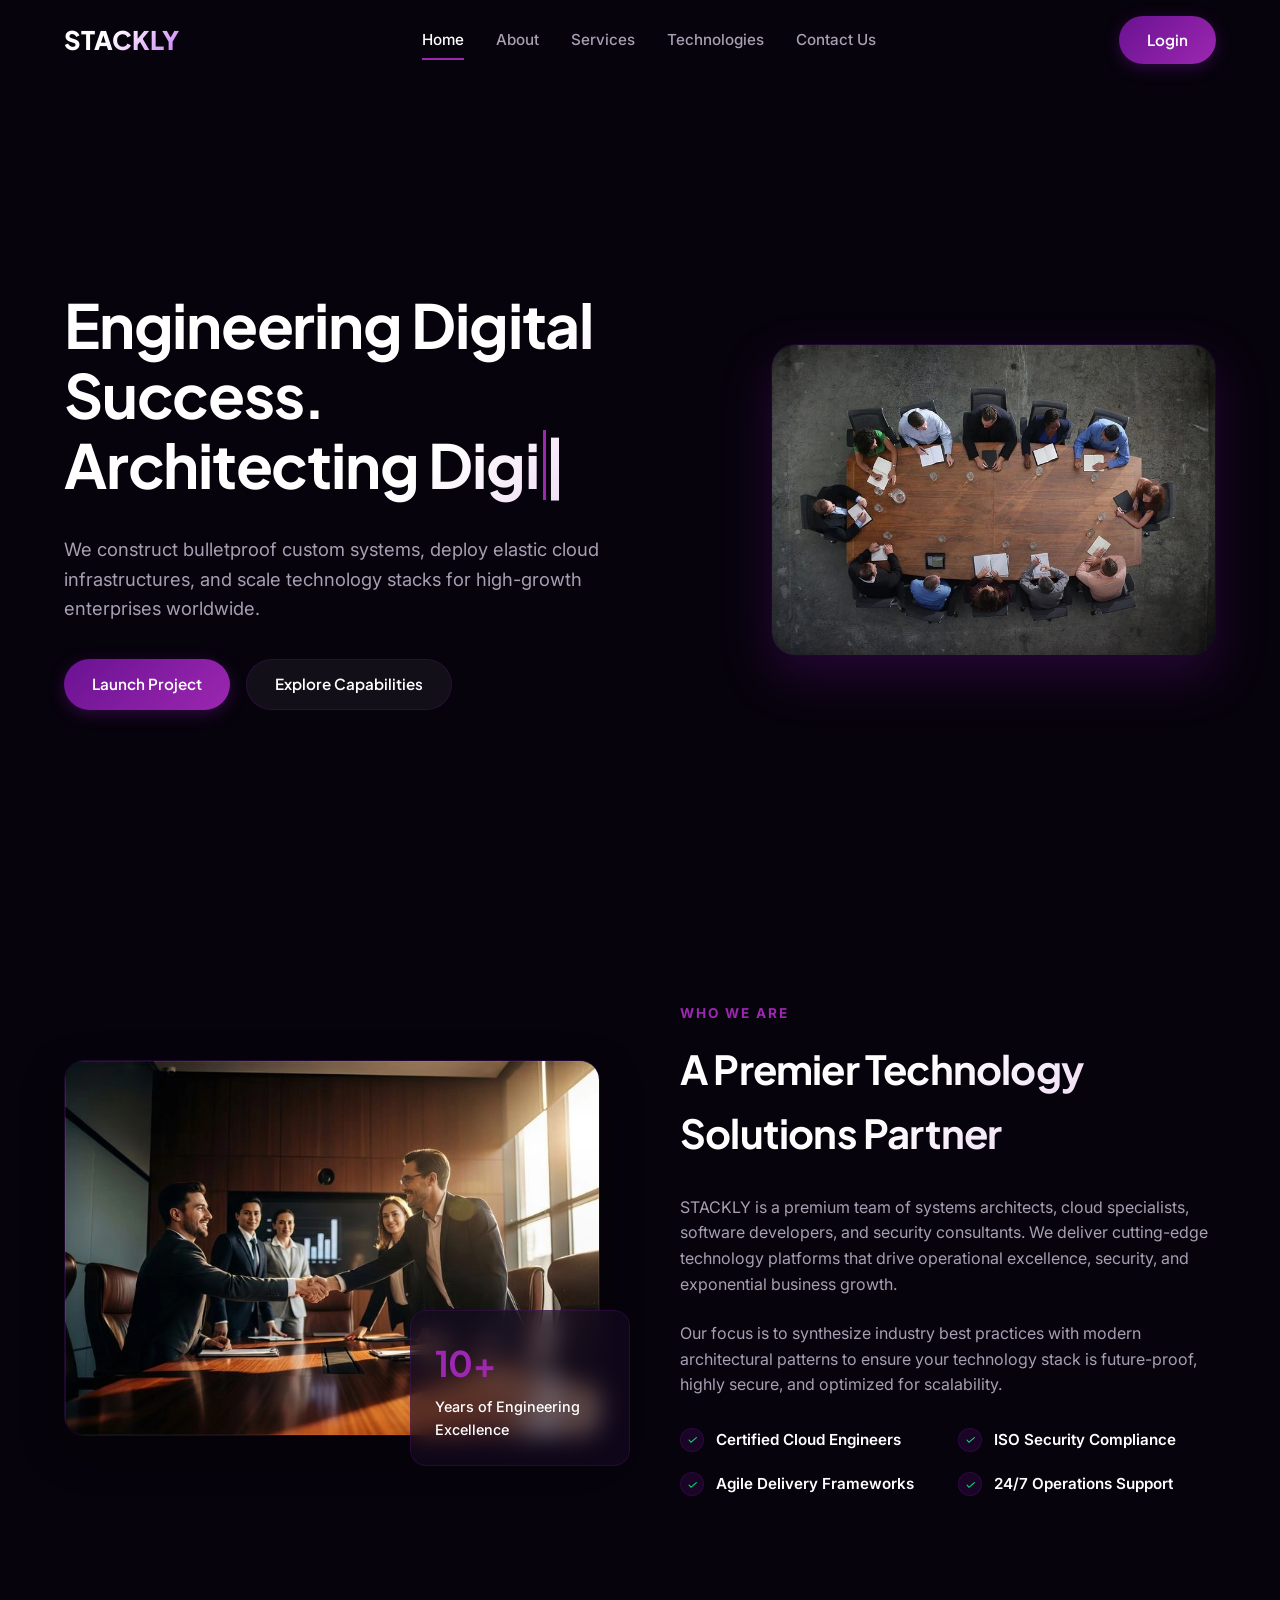
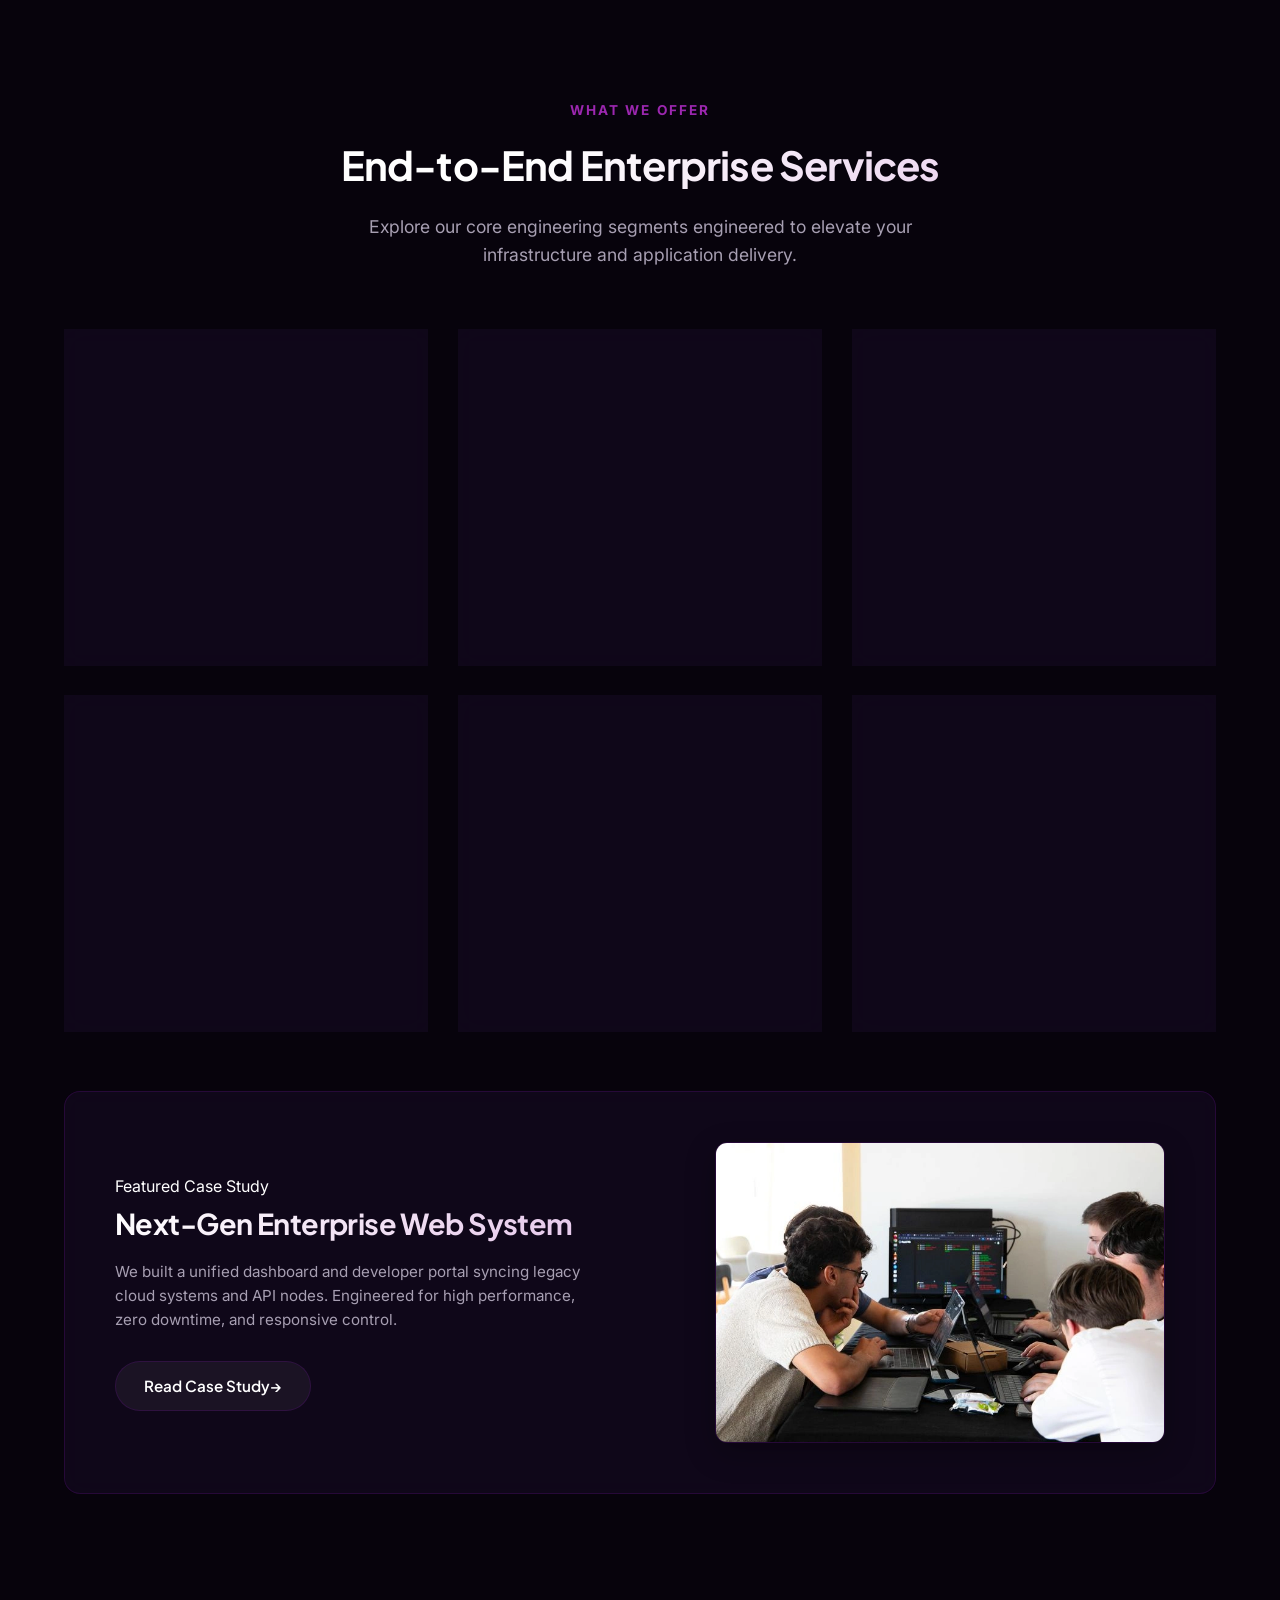
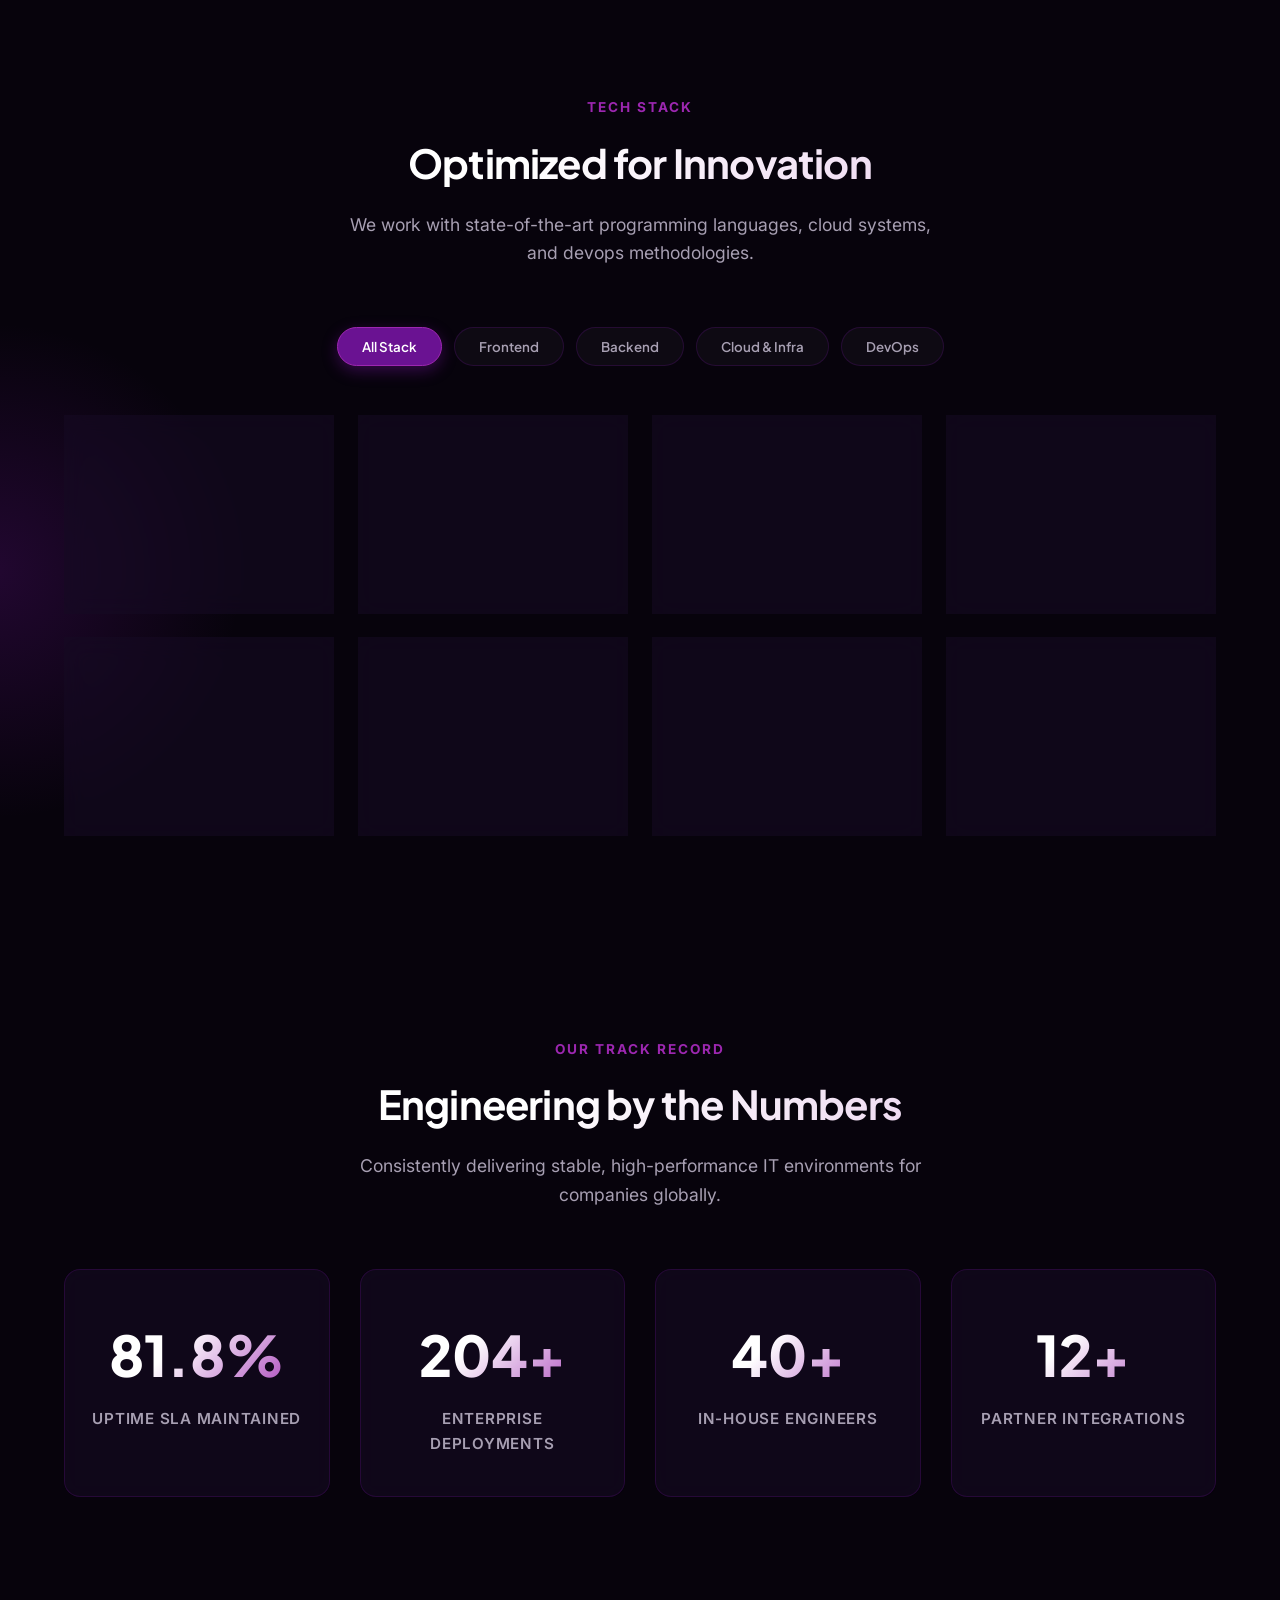
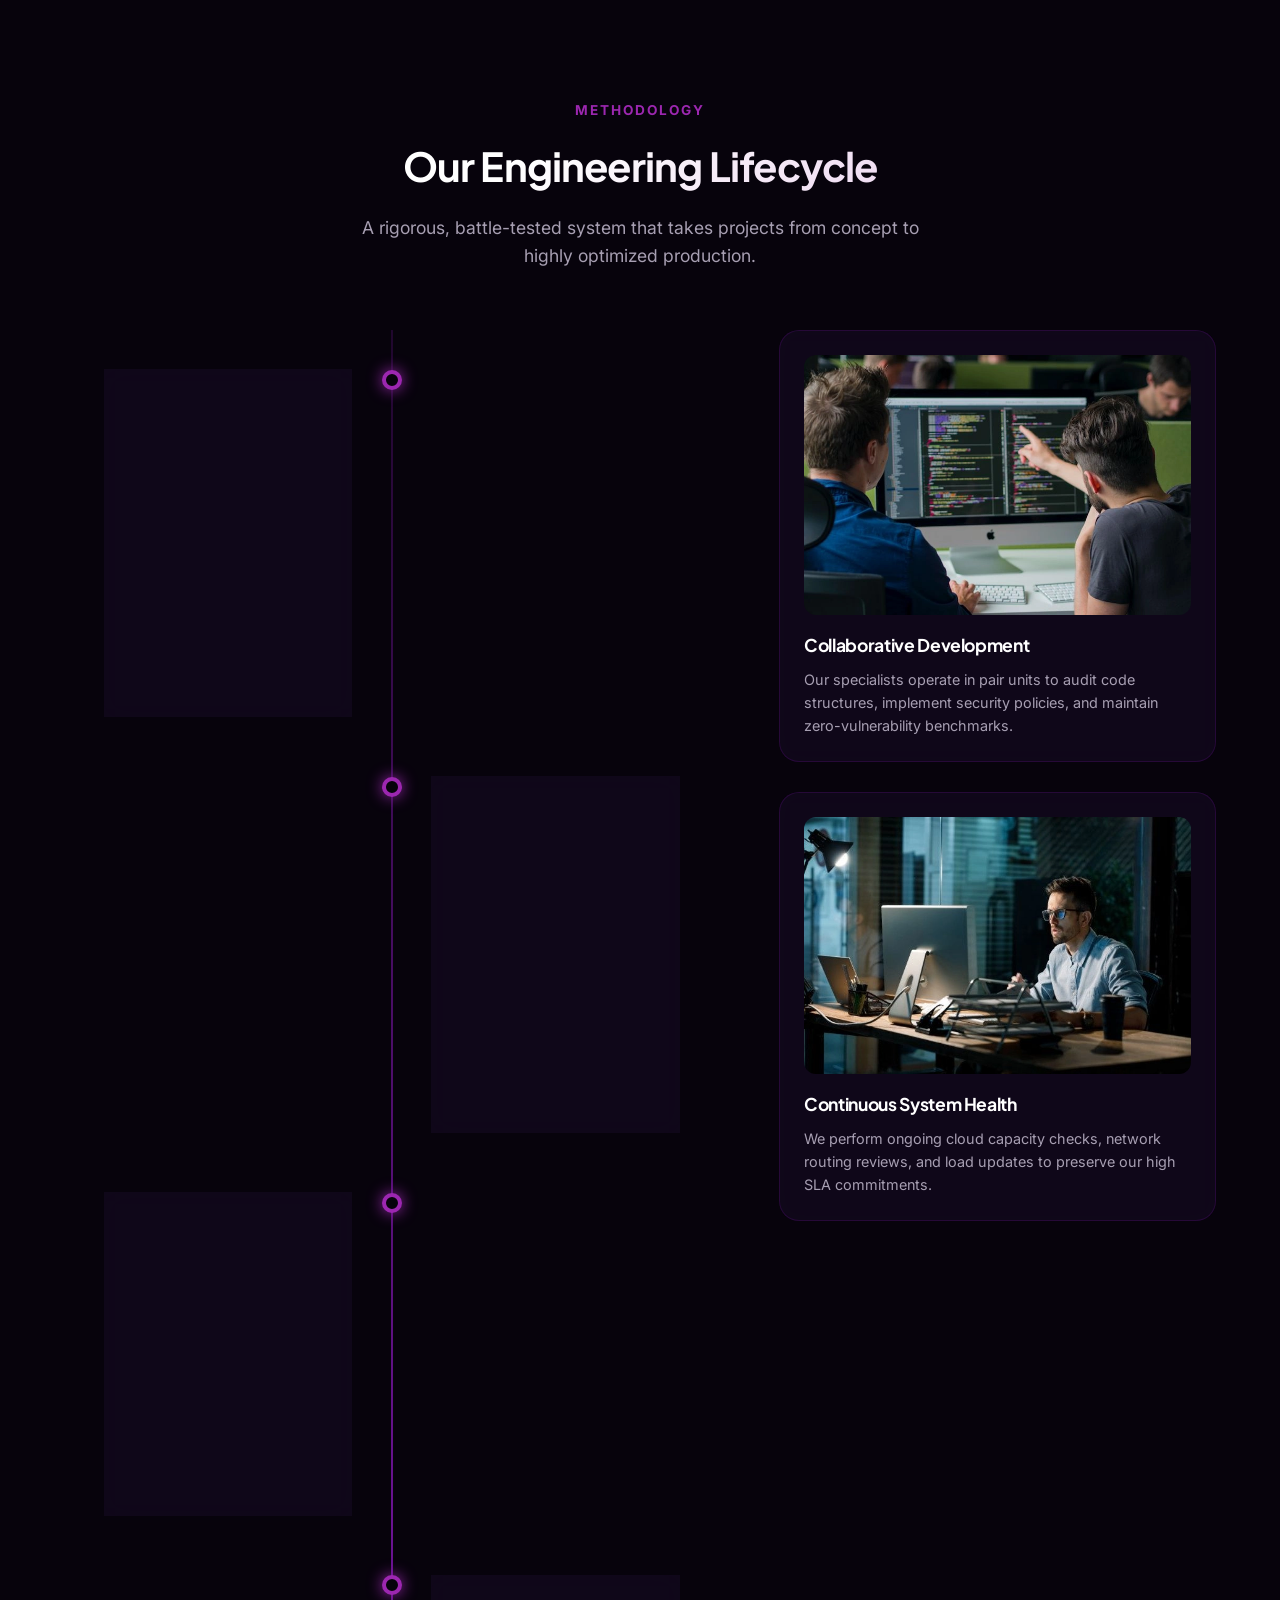
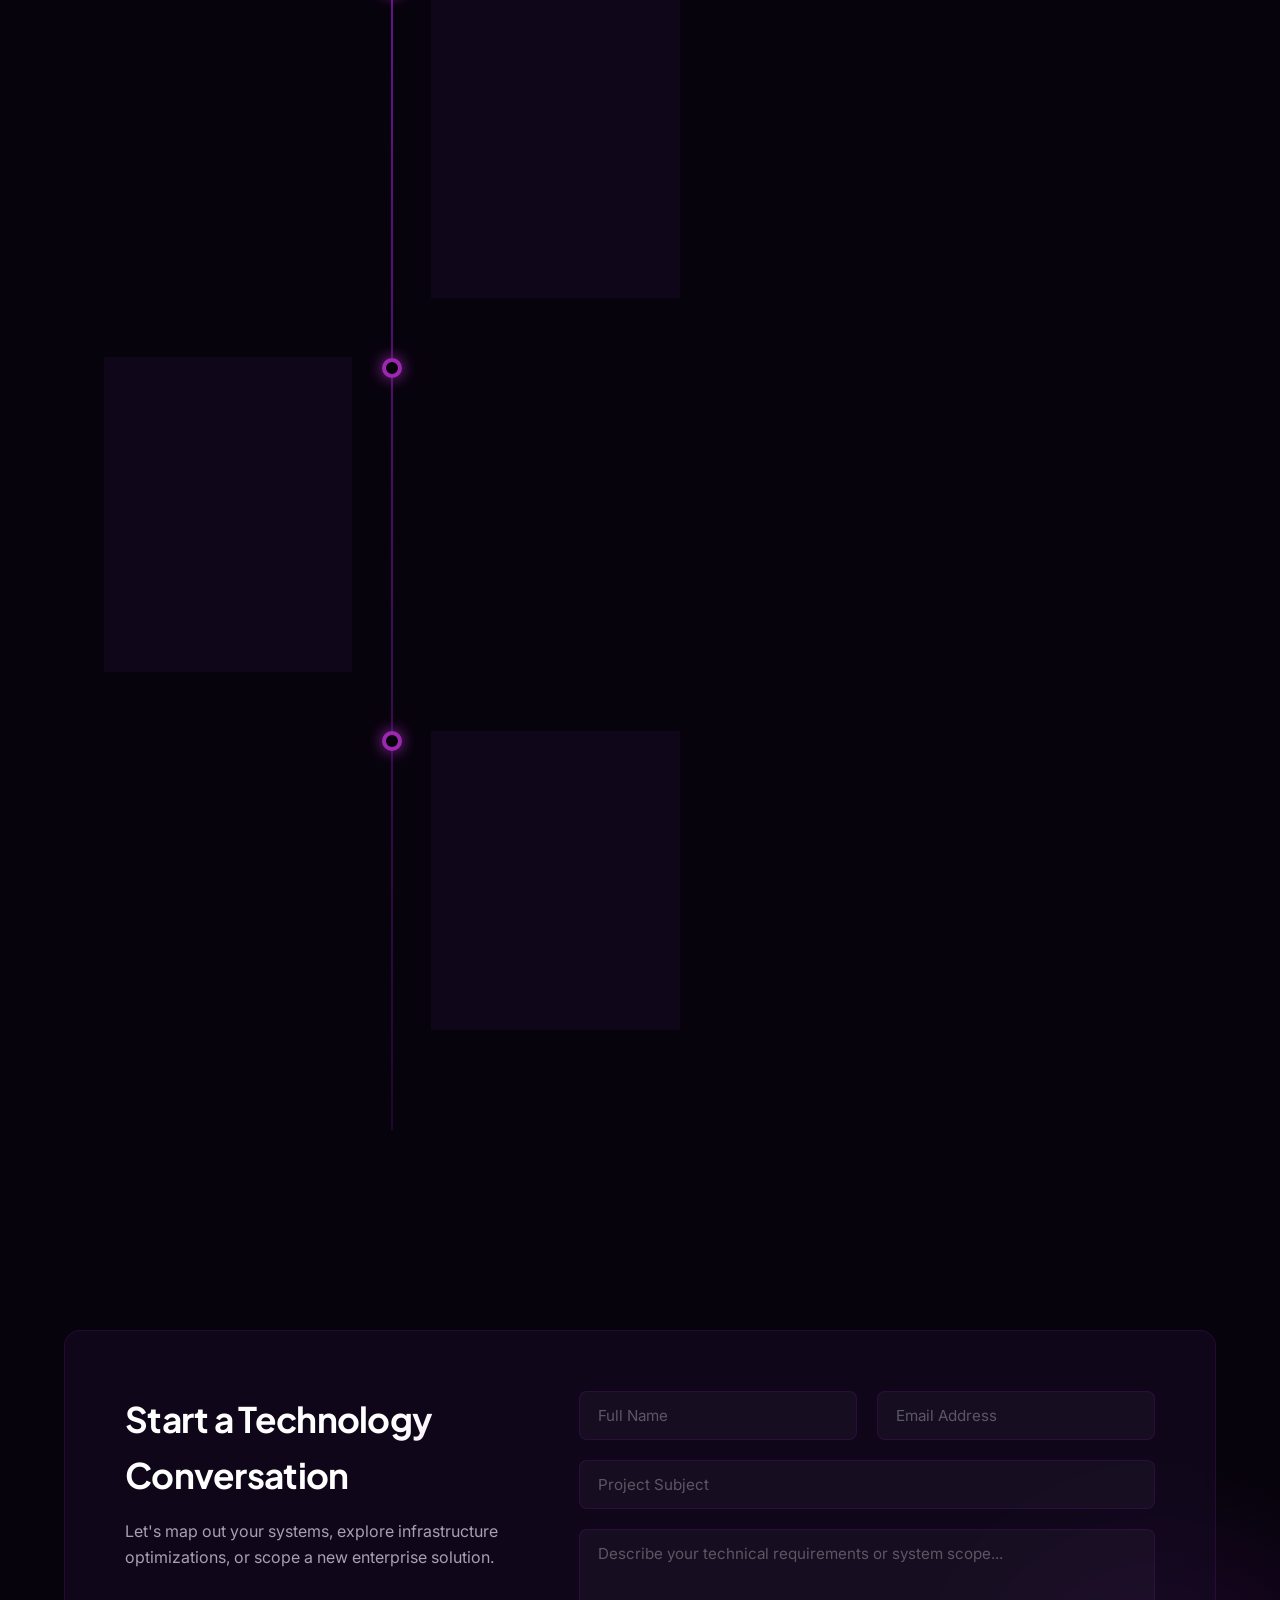
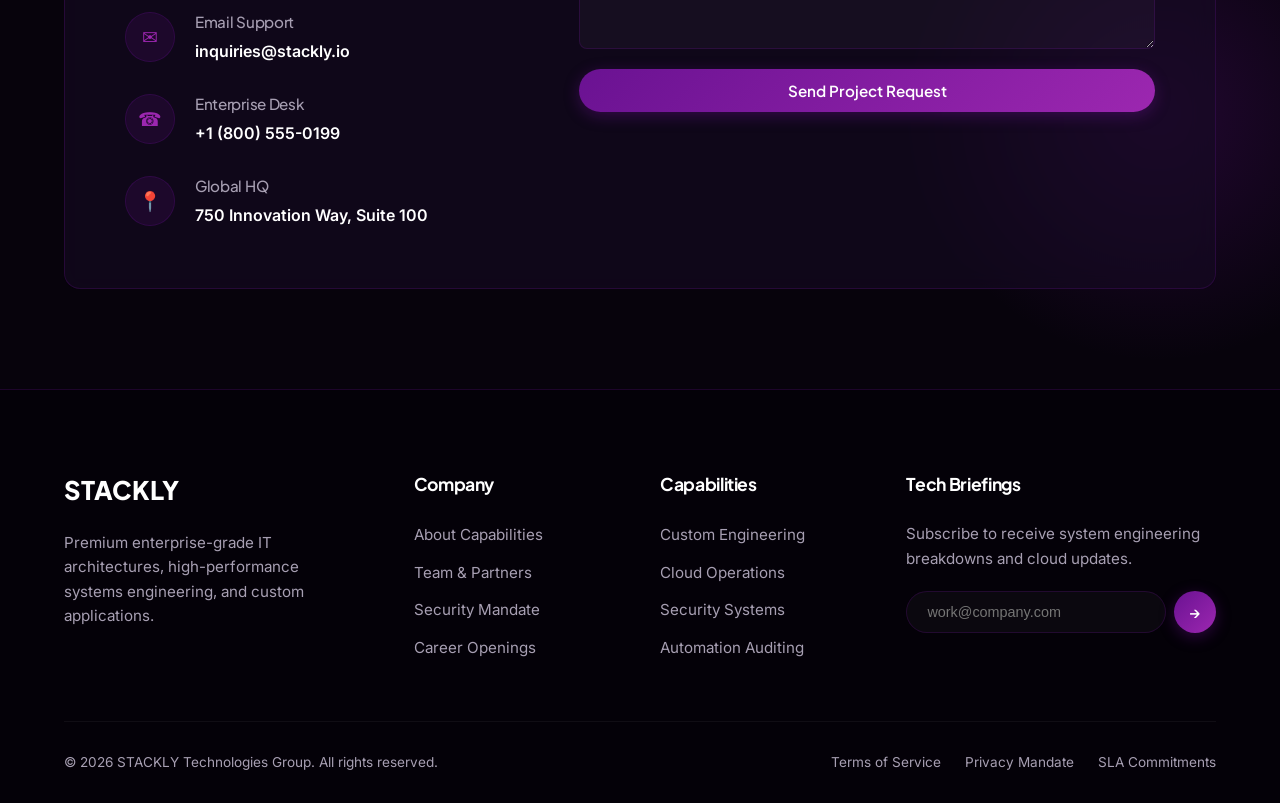
==== index.html @ e0467be9 "first commit" ====
<!DOCTYPE html>
<html lang="en">
<head>
  <meta charset="UTF-8">
  <meta name="viewport" content="width=device-width, initial-scale=1.0">
  <title>STACKLY | Next-Gen Enterprise IT Solutions</title>
  <!-- SEO Meta Tags -->
  <meta name="description" content="STACKLY is a premium, next-generation IT solutions and digital transformation agency. We engineer custom software, secure systems, and scalable cloud architectures.">
  <meta name="keywords" content="STACKLY, IT Solutions, Software Development, Cloud Architecture, Cyber Security, DevOps, AI, Digital Transformation">
  
  <!-- CSS Stylesheet -->
  <link rel="stylesheet" href="style.css">
</head>
<body>
  <div class="page-wrapper">

  <!-- Ambient Decorative Glows -->
  <div class="ambient-glow glow-1"></div>
  <div class="ambient-glow glow-2"></div>
  <div class="ambient-glow glow-3"></div>

  <!-- --- HEADER / NAVBAR --- -->
  <header class="header" id="main-header">
    <div class="container nav-container">
      <a href="index.html" class="logo" id="brand-logo">
        <!-- <div class="logo-icon">S</div> -->
        STACKLY
      </a>
      
      <nav class="nav-menu" id="navigation-menu">
        <a href="index.html" class="nav-link active" id="nav-home">Home</a>
        <a href="404.html" class="nav-link" id="nav-about">About</a>
        <a href="404.html" class="nav-link" id="nav-services">Services</a>
        <a href="404.html" class="nav-link" id="nav-tech">Technologies</a>
        <a href="404.html" class="nav-link" id="mobile-login-btn">Contact Us</a>
      </nav>

      <div class="nav-cta" id="desktop-cta">
        <a href="404.html" class="btn btn-primary" id="login-btn">Login</a>
      </div>

      <div class="nav-toggle" id="menu-toggle" aria-label="Toggle Navigation">
        <span></span>
        <span></span>
        <span></span>
      </div>
    </div>
  </header>

  <!-- --- HERO SECTION --- -->
  <section class="hero" id="home">
    <div class="container hero-grid">
      <div class="hero-content reveal reveal-slide-left">
        <!-- <div class="hero-badge">
          <span></span> Trusted Enterprise Technology Partner
        </div> -->
        <h1 id="hero-title">
          Engineering Digital Success.<br>
          <span class="typing-container">
            <span class="typing-text"></span><span class="cursor">|</span>
          </span>
        </h1>
        <p id="hero-description">
          We construct bulletproof custom systems, deploy elastic cloud infrastructures, and scale technology stacks for high-growth enterprises worldwide.
        </p>
        <div class="hero-buttons">
          <a href="404.html" class="btn btn-primary" id="hero-cta-primary">Launch Project</a>
          <a href="404.html" class="btn btn-secondary" id="hero-cta-secondary">Explore Capabilities</a>
        </div>
      </div>
      
      <div class="hero-image-container reveal reveal-slide-right">
        <div class="hero-img-wrapper">
          <img src="assets/hero-Cover.webp" alt="STACKLY Technical Command Center Cover" width="500" height="400" id="hero-cover-img">
        </div>
      </div>
    </div>
  </section>

  <!-- --- SECTION 1: ABOUT US --- -->
  <section class="about" id="about-section">
    <div class="container about-grid">
      <div class="about-image reveal reveal-slide-left">
        <div class="about-img-frame">
          <img src="assets/Business professionals shaking hands in a modern boardroom handshake meeting.webp" alt="Business professionals shaking hands in a modern boardroom handshake meeting" width="550" height="380" id="about-main-img">
        </div>
        <div class="about-badge-card glass-panel" id="about-experience-badge">
          <h4>10+</h4>
          <p>Years of Engineering Excellence</p>
        </div>
      </div>

      <div class="about-content reveal reveal-slide-right">
        <div class="section-header" style="text-align: left; margin-bottom: 30px;">
          <span class="tag">Who We Are</span>
          <h2>A Premier Technology Solutions Partner</h2>
        </div>
        <p>
          STACKLY is a premium team of systems architects, cloud specialists, software developers, and security consultants. We deliver cutting-edge technology platforms that drive operational excellence, security, and exponential business growth.
        </p>
        <p style="margin-bottom: 30px;">
          Our focus is to synthesize industry best practices with modern architectural patterns to ensure your technology stack is future-proof, highly secure, and optimized for scalability.
        </p>
        
        <div class="about-features" id="about-checklist">
          <div class="about-feat-item">
            <i>✓</i>
            <span>Certified Cloud Engineers</span>
          </div>
          <div class="about-feat-item">
            <i>✓</i>
            <span>ISO Security Compliance</span>
          </div>
          <div class="about-feat-item">
            <i>✓</i>
            <span>Agile Delivery Frameworks</span>
          </div>
          <div class="about-feat-item">
            <i>✓</i>
            <span>24/7 Operations Support</span>
          </div>
        </div>
      </div>
    </div>
  </section>

  <!-- --- SECTION 2: SERVICES --- -->
  <section class="services" id="services-section">
    <div class="container">
      <div class="section-header reveal reveal-slide-up">
        <span class="tag">What We Offer</span>
        <h2>End-to-End Enterprise Services</h2>
        <p>Explore our core engineering segments engineered to elevate your infrastructure and application delivery.</p>
      </div>

      <div class="services-grid">
        <!-- Service Card 1 -->
        <div class="service-card glass-panel reveal reveal-slide-up delay-100">
          <div class="service-icon">
            <svg width="28" height="28" viewBox="0 0 24 24" fill="none" stroke="currentColor" stroke-width="2"><path d="M16.5 9.4 7.55 4.24a1.79 1.79 0 0 0-2.5 1.55v12.42a1.79 1.79 0 0 0 2.5 1.55l8.95-5.16a1.79 1.79 0 0 0 0-3.1a1.8 1.8 0 0 0 0-.1Z"/><path d="M6 8h10M6 12h8M6 16h6"/></svg>
          </div>
          <h3>Custom Development</h3>
          <p>Engineering premium web, desktop, and mobile applications utilizing high-velocity tech stacks.</p>
          <a href="404.html" class="service-link">Learn More <i>→</i></a>
        </div>

        <!-- Service Card 2 -->
        <div class="service-card glass-panel reveal reveal-slide-up delay-200">
          <div class="service-icon">
            <svg width="28" height="28" viewBox="0 0 24 24" fill="none" stroke="currentColor" stroke-width="2"><path d="M17.5 19A3.5 3.5 0 0 0 21 15.5c0-2.79-2.54-4.5-5-4.5-.48 0-.96.06-1.42.17a6 6 0 0 0-11.4 1.83 5 5 0 0 0 2.32 9.5h12Z"/></svg>
          </div>
          <h3>Cloud Solutions</h3>
          <p>Architecting multi-cloud migrations, serverless frameworks, and high-availability database setups.</p>
          <a href="404.html" class="service-link">Learn More <i>→</i></a>
        </div>

        <!-- Service Card 3 -->
        <div class="service-card glass-panel reveal reveal-slide-up delay-300">
          <div class="service-icon">
            <svg width="28" height="28" viewBox="0 0 24 24" fill="none" stroke="currentColor" stroke-width="2"><path d="M12 22s8-4 8-10V5l-8-3-8 3v7c0 6 8 10 8 10z"/></svg>
          </div>
          <h3>Cyber Security</h3>
          <p>Conducting penetration tests, compliance auditing (GDPR/HIPAA), and zero-trust perimeter setup.</p>
          <a href="404.html" class="service-link">Learn More <i>→</i></a>
        </div>

        <!-- Service Card 4 -->
        <div class="service-card glass-panel reveal reveal-slide-up delay-100">
          <div class="service-icon">
            <svg width="28" height="28" viewBox="0 0 24 24" fill="none" stroke="currentColor" stroke-width="2"><rect x="3" y="3" width="7" height="9" rx="1"/><rect x="14" y="3" width="7" height="5" rx="1"/><rect x="14" y="12" width="7" height="9" rx="1"/><rect x="3" y="16" width="7" height="5" rx="1"/></svg>
          </div>
          <h3>AI &amp; Data Science</h3>
          <p>Integrating generative models, vector databases, predictive insights, and ETL pipelines.</p>
          <a href="404.html" class="service-link">Learn More <i>→</i></a>
        </div>

        <!-- Service Card 5 -->
        <div class="service-card glass-panel reveal reveal-slide-up delay-200">
          <div class="service-icon">
            <svg width="28" height="28" viewBox="0 0 24 24" fill="none" stroke="currentColor" stroke-width="2"><path d="M20 7h-9M14 12H4M20 17h-7"/><path d="M4 5h2v4H4zm14 5h2v4h-2zm-6 5h2v4h-2z"/></svg>
          </div>
          <h3>IT Infrastructure</h3>
          <p>Deploying software-defined networks, storage topologies, and bare-metal server configurations.</p>
          <a href="404.html" class="service-link">Learn More <i>→</i></a>
        </div>

        <!-- Service Card 6 -->
        <div class="service-card glass-panel reveal reveal-slide-up delay-300">
          <div class="service-icon">
            <svg width="28" height="28" viewBox="0 0 24 24" fill="none" stroke="currentColor" stroke-width="2"><circle cx="12" cy="12" r="10"/><path d="M12 2a15.3 15.3 0 0 1 4 10 15.3 15.3 0 0 1-4 10 15.3 15.3 0 0 1-4-10 15.3 15.3 0 0 1 4-10z"/><path d="M2 12h20"/></svg>
          </div>
          <h3>DevOps Automation</h3>
          <p>Building GitOps pipelines, infrastructure as code (IaC), container clusters, and logs tracking.</p>
          <a href="404.html" class="service-link">Learn More <i>→</i></a>
        </div>
      </div>

      <!-- Featured Solution Banner -->
      <div class="featured-banner glass-panel reveal reveal-zoom">
        <div class="featured-banner-content">
          <span class="tag">Featured Case Study</span>
          <h3>Next-Gen Enterprise Web System</h3>
          <p>We built a unified dashboard and developer portal syncing legacy cloud systems and API nodes. Engineered for high performance, zero downtime, and responsive control.</p>
          <a href="404.html" class="btn btn-secondary">Read Case Study <i>→</i></a>
        </div>
        <div class="featured-banner-img">
          <img src="assets/D%C3%A9veloppement%20web%20%26%20Informatique.webp" alt="Web Development and IT Showcase" width="450" height="280">
        </div>
      </div>
    </div>
  </section>

  <!-- --- SECTION 3: TECHNOLOGIES --- -->
  <section class="tech" id="technologies-section">
    <div class="container">
      <div class="section-header reveal reveal-slide-up">
        <span class="tag">Tech Stack</span>
        <h2>Optimized for Innovation</h2>
        <p>We work with state-of-the-art programming languages, cloud systems, and devops methodologies.</p>
      </div>

      <div class="tech-tabs reveal reveal-slide-up">
        <button class="tech-tab-btn active" data-category="all" id="tab-all">All Stack</button>
        <button class="tech-tab-btn" data-category="frontend" id="tab-frontend">Frontend</button>
        <button class="tech-tab-btn" data-category="backend" id="tab-backend">Backend</button>
        <button class="tech-tab-btn" data-category="cloud" id="tab-cloud">Cloud &amp; Infra</button>
        <button class="tech-tab-btn" data-category="devops" id="tab-devops">DevOps</button>
      </div>

      <div class="tech-grid reveal reveal-zoom">
        <!-- Tech Item 1: React -->
        <div class="tech-item glass-panel" data-category="frontend" id="tech-react">
          <div class="tech-icon">⚛</div>
          <h4>React / Next.js</h4>
          <span>UI Framework</span>
        </div>

        <!-- Tech Item 2: Node.js -->
        <div class="tech-item glass-panel" data-category="backend" id="tech-node">
          <div class="tech-icon">⬢</div>
          <h4>Node.js / Express</h4>
          <span>Runtime Environment</span>
        </div>

        <!-- Tech Item 3: AWS -->
        <div class="tech-item glass-panel" data-category="cloud" id="tech-aws">
          <div class="tech-icon">☁</div>
          <h4>AWS / GCP</h4>
          <span>Cloud Platform</span>
        </div>

        <!-- Tech Item 4: Docker -->
        <div class="tech-item glass-panel" data-category="devops" id="tech-docker">
          <div class="tech-icon">🐳</div>
          <h4>Docker / K8s</h4>
          <span>Containers &amp; Orchestration</span>
        </div>

        <!-- Tech Item 5: Python -->
        <div class="tech-item glass-panel" data-category="backend" id="tech-python">
          <div class="tech-icon">🐍</div>
          <h4>Python / FastAPI</h4>
          <span>Microservices &amp; ML</span>
        </div>

        <!-- Tech Item 6: TypeScript -->
        <div class="tech-item glass-panel" data-category="frontend" id="tech-typescript">
          <div class="tech-icon">TS</div>
          <h4>TypeScript</h4>
          <span>Typed JavaScript</span>
        </div>

        <!-- Tech Item 7: PostgreSQL -->
        <div class="tech-item glass-panel" data-category="backend" id="tech-postgres">
          <div class="tech-icon">🐘</div>
          <h4>PostgreSQL / Redis</h4>
          <span>Database &amp; Caching</span>
        </div>

        <!-- Tech Item 8: Terraform -->
        <div class="tech-item glass-panel" data-category="devops" id="tech-terraform">
          <div class="tech-icon">⚙</div>
          <h4>Terraform / Ansible</h4>
          <span>Infrastructure as Code</span>
        </div>
      </div>
    </div>
  </section>

  <!-- --- SECTION 4: KEY STATS --- -->
  <section class="stats" id="stats-section">
    <div class="container">
      <div class="section-header reveal reveal-slide-up">
        <span class="tag">Our Track Record</span>
        <h2>Engineering by the Numbers</h2>
        <p>Consistently delivering stable, high-performance IT environments for companies globally.</p>
      </div>

      <div class="stats-grid">
        <div class="stat-card glass-panel reveal reveal-zoom delay-100">
          <div class="stat-num" data-target="99.9" data-suffix="%" data-decimals="true">0%</div>
          <div class="stat-label">Uptime SLA Maintained</div>
        </div>

        <div class="stat-card glass-panel reveal reveal-zoom delay-200">
          <div class="stat-num" data-target="250" data-suffix="+">0</div>
          <div class="stat-label">Enterprise Deployments</div>
        </div>

        <div class="stat-card glass-panel reveal reveal-zoom delay-300">
          <div class="stat-num" data-target="50" data-suffix="+">0</div>
          <div class="stat-label">In-House Engineers</div>
        </div>

        <div class="stat-card glass-panel reveal reveal-zoom delay-400">
          <div class="stat-num" data-target="15" data-suffix="+">0</div>
          <div class="stat-label">Partner Integrations</div>
        </div>
      </div>
    </div>
  </section>

  <!-- --- SECTION 5: PROCESS --- -->
  <section class="process" id="process-section">
    <div class="container">
      <div class="section-header reveal reveal-slide-up">
        <span class="tag">Methodology</span>
        <h2>Our Engineering Lifecycle</h2>
        <p>A rigorous, battle-tested system that takes projects from concept to highly optimized production.</p>
      </div>

      <div class="process-grid">
        <div class="timeline">
          <!-- Step 1 -->
          <div class="timeline-item reveal reveal-slide-left">
            <div class="timeline-node"></div>
            <div class="timeline-content glass-panel">
              <span class="timeline-num">Phase 01</span>
              <h3>Discovery &amp; Strategy</h3>
              <p>We work directly with your stakeholders to gather product requirements, identify legacy bottlenecks, and design target cloud architectures.</p>
            </div>
          </div>

          <!-- Step 2 -->
          <div class="timeline-item reveal reveal-slide-right">
            <div class="timeline-node"></div>
            <div class="timeline-content glass-panel">
              <span class="timeline-num">Phase 02</span>
              <h3>UI/UX &amp; Architecture Design</h3>
              <p>Designing modern, intuitive user interfaces while planning serverless topologies, database schemas, and integration points.</p>
            </div>
          </div>

          <!-- Step 3 -->
          <div class="timeline-item reveal reveal-slide-left">
            <div class="timeline-node"></div>
            <div class="timeline-content glass-panel">
              <span class="timeline-num">Phase 03</span>
              <h3>Development &amp; CI/CD Setup</h3>
              <p>Writing clean, type-safe code using modular frameworks, connected to automated test pipelines and container orchestration systems.</p>
            </div>
          </div>

          <!-- Step 4 -->
          <div class="timeline-item reveal reveal-slide-right">
            <div class="timeline-node"></div>
            <div class="timeline-content glass-panel">
              <span class="timeline-num">Phase 04</span>
              <h3>Rigorous Testing &amp; Auditing</h3>
              <p>Conducting performance bottleneck analysis, automated security vulnerability scans, and load testing to withstand peak levels of traffic.</p>
            </div>
          </div>

          <!-- Step 5 -->
          <div class="timeline-item reveal reveal-slide-left">
            <div class="timeline-node"></div>
            <div class="timeline-content glass-panel">
              <span class="timeline-num">Phase 05</span>
              <h3>Production Launch</h3>
              <p>Deploying to primary production environments with zero downtime using blue-green strategies, caching pipelines, and content delivery networks.</p>
            </div>
          </div>

          <!-- Step 6 -->
          <div class="timeline-item reveal reveal-slide-right">
            <div class="timeline-node"></div>
            <div class="timeline-content glass-panel">
              <span class="timeline-num">Phase 06</span>
              <h3>Support &amp; Optimization</h3>
              <p>Providing 24/7 logging, system metrics tracking, security patching, and ongoing cloud billing optimizations.</p>
            </div>
          </div>
        </div>

        <div class="process-sidebar reveal reveal-slide-right">
          <div class="glass-panel">
            <img src="assets/Pair%20programming.webp" alt="Pair programming team" width="300" height="200">
            <h4>Collaborative Development</h4>
            <p>Our specialists operate in pair units to audit code structures, implement security policies, and maintain zero-vulnerability benchmarks.</p>
          </div>
          <div class="glass-panel">
            <img src="assets/Focusing%20young%20worker%20late%20in%20office%20_%20Premium%20Photo.webp" alt="Focusing young worker late in office" width="300" height="200">
            <h4>Continuous System Health</h4>
            <p>We perform ongoing cloud capacity checks, network routing reviews, and load updates to preserve our high SLA commitments.</p>
          </div>
        </div>
      </div>
    </div>
  </section>

  <!-- --- SECTION 6: CONTACT & CTA --- -->
  <section class="contact" id="contact-section">
    <div class="container">
      <div class="contact-card glass-panel reveal reveal-zoom">
        <div class="contact-grid">
          <div class="contact-info">
            <h3>Start a Technology Conversation</h3>
            <p>Let's map out your systems, explore infrastructure optimizations, or scope a new enterprise solution.</p>
            
            <div class="contact-details">
              <div class="contact-item">
                <div class="contact-icon">✉</div>
                <div class="contact-text">
                  <h4>Email Support</h4>
                  <p>inquiries@stackly.io</p>
                </div>
              </div>

              <div class="contact-item">
                <div class="contact-icon">☎</div>
                <div class="contact-text">
                  <h4>Enterprise Desk</h4>
                  <p>+1 (800) 555-0199</p>
                </div>
              </div>

              <div class="contact-item">
                <div class="contact-icon">📍</div>
                <div class="contact-text">
                  <h4>Global HQ</h4>
                  <p>750 Innovation Way, Suite 100</p>
                </div>
              </div>
            </div>
          </div>

          <div class="contact-form-container">
            <form id="contact-form" class="contact-form">
              <div class="form-row">
                <div class="form-group">
                  <input type="text" id="form-name" placeholder="Full Name" required>
                </div>
                <div class="form-group">
                  <input type="email" id="form-email" placeholder="Email Address" required>
                </div>
              </div>
              <div class="form-group">
                <input type="text" id="form-subject" placeholder="Project Subject" required>
              </div>
              <div class="form-group">
                <textarea id="form-message" placeholder="Describe your technical requirements or system scope..." required></textarea>
              </div>
              <button type="submit" class="btn btn-primary" id="form-submit-btn">Send Project Request</button>
            </form>
          </div>
        </div>
      </div>
    </div>
  </section>

  <!-- --- FOOTER --- -->
  <footer class="footer" id="main-footer">
    <div class="container footer-top">
      <div class="footer-brand">
        <a href="index.html" class="logo" style="margin-bottom: 20px;">
          <!-- <div class="logo-icon">S</div> -->
          STACKLY
        </a>
        <p>Premium enterprise-grade IT architectures, high-performance systems engineering, and custom applications.</p>
        <!-- <div class="social-links">
          <a href="404.html" class="social-link" aria-label="Github">🐙</a>
          <a href="404.html" class="social-link" aria-label="LinkedIn">💼</a>
          <a href="404.html" class="social-link" aria-label="Twitter">🐦</a>
          <a href="404.html" class="social-link" aria-label="YouTube">📺</a>
        </div> -->
      </div>

      <div class="footer-links-col">
        <h3>Company</h3>
        <ul class="footer-links">
          <li><a href="404.html">About Capabilities</a></li>
          <li><a href="404.html">Team &amp; Partners</a></li>
          <li><a href="404.html">Security Mandate</a></li>
          <li><a href="404.html">Career Openings</a></li>
        </ul>
      </div>

      <div class="footer-links-col">
        <h3>Capabilities</h3>
        <ul class="footer-links">
          <li><a href="404.html">Custom Engineering</a></li>
          <li><a href="404.html">Cloud Operations</a></li>
          <li><a href="404.html">Security Systems</a></li>
          <li><a href="404.html">Automation Auditing</a></li>
        </ul>
      </div>

      <div class="footer-newsletter">
        <h3>Tech Briefings</h3>
        <p>Subscribe to receive system engineering breakdowns and cloud updates.</p>
        <form class="newsletter-form" onsubmit="event.preventDefault(); alert('Subscribed successfully!'); this.reset();" id="newsletter-form">
          <input type="email" placeholder="work@company.com" required aria-label="Email Address">
          <button type="submit" class="btn btn-primary" style="padding: 0 15px;">→</button>
        </form>
      </div>
    </div>

    <div class="container footer-bottom">
      <p>&copy; 2026 STACKLY Technologies Group. All rights reserved.</p>
      <div class="footer-bottom-links">
        <a href="404.html">Terms of Service</a>
        <a href="404.html">Privacy Mandate</a>
        <a href="404.html">SLA Commitments</a>
      </div>
    </div>
  </footer>
  </div>

  <!-- JS Scripts -->
  <script src="script.js"></script>
</body>
</html>
---- style.css ----
@import url('https://fonts.googleapis.com/css2?family=Inter:wght@300;400;500;600;700&family=Plus+Jakarta+Sans:wght@400;500;600;700;800&display=swap');

/* --- DESIGN SYSTEM SYSTEM --- */
:root {
  --primary: #6a1292;
  --primary-light: #9c27b0;
  --primary-dark: #4a0d66;
  --primary-glow: rgba(106, 18, 146, 0.45);
  --bg-dark: #07030c;
  --bg-card: rgba(22, 10, 36, 0.6);
  --bg-card-hover: rgba(35, 15, 58, 0.8);
  --text-primary: #ffffff;
  --text-secondary: #a79fb2;
  --border-color: rgba(106, 18, 146, 0.25);
  --border-hover: rgba(156, 39, 176, 0.5);
  --success: #00e676;
  --font-heading: 'Plus Jakarta Sans', sans-serif;
  --font-body: 'Inter', sans-serif;
  --transition-smooth: all 0.5s cubic-bezier(0.16, 1, 0.3, 1);
  --transition-fast: all 0.25s ease;
  --max-width: 1200px;
}

/* --- RESET & BASE STYLES --- */
* {
  margin: 0;
  padding: 0;
  box-sizing: border-box;
}

html {
  scroll-behavior: smooth;
  scroll-padding-top: 80px;
  overflow-x: hidden;
  width: 100%;
}

body {
  background-color: var(--bg-dark);
  color: var(--text-primary);
  font-family: var(--font-body);
  line-height: 1.6;
  overflow-x: hidden;
  width: 100%;
}

.page-wrapper {
  position: relative;
  width: 100%;
  overflow-x: hidden;
}

h1, h2, h3, h4, h5, h6 {
  font-family: var(--font-heading);
  font-weight: 700;
  letter-spacing: -0.02em;
}

a {
  color: inherit;
  text-decoration: none;
  transition: var(--transition-fast);
}

img {
  max-width: 100%;
  height: auto;
  display: block;
}

/* --- DECORATIVE GLOW BACKGROUNDS --- */
.ambient-glow {
  position: absolute;
  width: 500px;
  height: 500px;
  background: radial-gradient(circle, var(--primary-glow) 0%, rgba(7, 3, 12, 0) 70%);
  border-radius: 50%;
  pointer-events: none;
  z-index: 0;
  opacity: 0.6;
}

.glow-1 { top: -10%; right: -10%; }
.glow-2 { top: 40%; left: -20%; }
.glow-3 { bottom: 5%; right: -10%; }

/* --- GLASS CONTAINER & UTILITIES --- */
.container {
  width: 90%;
  max-width: var(--max-width);
  margin: 0 auto;
  position: relative;
  z-index: 1;
}

.glass-panel {
  background: var(--bg-card);
  border: 1px solid var(--border-color);
  backdrop-filter: blur(12px);
  -webkit-backdrop-filter: blur(12px);
  border-radius: 16px;
  transition: var(--transition-smooth);
}

.glass-panel:hover {
  border-color: var(--border-hover);
  box-shadow: 0 10px 30px rgba(106, 18, 146, 0.15);
}

.btn {
  display: inline-flex;
  align-items: center;
  justify-content: center;
  padding: 12px 28px;
  border-radius: 50px;
  font-weight: 600;
  font-family: var(--font-heading);
  cursor: pointer;
  transition: var(--transition-smooth);
  font-size: 0.95rem;
}

.btn-primary {
  background: linear-gradient(135deg, var(--primary) 0%, var(--primary-light) 100%);
  color: #fff;
  border: none;
  box-shadow: 0 4px 15px rgba(106, 18, 146, 0.4);
}

.btn-primary:hover {
  transform: translateY(-3px);
  box-shadow: 0 8px 25px rgba(106, 18, 146, 0.6);
}

.btn-secondary {
  background: rgba(255, 255, 255, 0.05);
  color: #fff;
  border: 1px solid var(--border-color);
}

.btn-secondary:hover {
  background: rgba(255, 255, 255, 0.1);
  border-color: var(--primary-light);
  transform: translateY(-3px);
}

.section-header {
  text-align: center;
  margin-bottom: 60px;
}

.section-header .tag {
  display: inline-block;
  font-size: 0.85rem;
  font-weight: 700;
  text-transform: uppercase;
  color: var(--primary-light);
  letter-spacing: 0.15em;
  margin-bottom: 12px;
}

.section-header h2 {
  font-size: 2.5rem;
  margin-bottom: 16px;
  background: linear-gradient(135deg, #ffffff 40%, #e1bee7 100%);
  -webkit-background-clip: text;
  -webkit-text-fill-color: transparent;
}

.section-header p {
  color: var(--text-secondary);
  font-size: 1.1rem;
  max-width: 600px;
  margin: 0 auto;
}

/* --- HEADER / NAVBAR --- */
.header {
  position: fixed;
  top: 0;
  left: 0;
  width: 100%;
  z-index: 1000;
  transition: var(--transition-smooth);
  border-bottom: 1px solid transparent;
}

.header.scrolled {
  background: rgba(7, 3, 12, 0.85);
  backdrop-filter: blur(16px);
  -webkit-backdrop-filter: blur(16px);
  border-bottom: 1px solid var(--border-color);
  padding: 12px 0;
}

.nav-container {
  display: flex;
  justify-content: space-between;
  align-items: center;
  height: 80px;
}

.logo {
  display: flex;
  align-items: center;
  gap: 10px;
  font-size: 1.6rem;
  font-weight: 800;
  font-family: var(--font-heading);
  background: linear-gradient(135deg, #ffffff 40%, #c875f5 100%);
  -webkit-background-clip: text;
  -webkit-text-fill-color: transparent;
}

.logo-icon {
  width: 32px;
  height: 32px;
  background: var(--primary);
  border-radius: 8px;
  display: flex;
  align-items: center;
  justify-content: center;
  color: white;
  font-size: 1.1rem;
  font-weight: 900;
  box-shadow: 0 0 15px var(--primary-glow);
}

.nav-menu {
  display: flex;
  align-items: center;
  gap: 32px;
  list-style: none;
}

.nav-link {
  font-weight: 500;
  font-size: 0.95rem;
  color: var(--text-secondary);
  position: relative;
  padding: 8px 0;
}

.nav-link::after {
  content: '';
  position: absolute;
  bottom: 0;
  left: 0;
  width: 0;
  height: 2px;
  background-color: var(--primary-light);
  transition: var(--transition-fast);
}

.nav-link:hover {
  color: #fff;
}

.nav-link:hover::after,
.nav-link.active::after {
  width: 100%;
}

.nav-link.active {
  color: #fff;
}

.nav-cta {
  display: flex;
  align-items: center;
}

.nav-toggle {
  display: none;
  flex-direction: column;
  justify-content: space-between;
  width: 30px;
  height: 21px;
  cursor: pointer;
}

.nav-toggle span {
  width: 100%;
  height: 3px;
  background-color: white;
  border-radius: 4px;
  transition: var(--transition-fast);
}

/* --- HERO SECTION --- */
.hero {
  position: relative;
  min-height: 100vh;
  display: flex;
  align-items: center;
  padding-top: 100px;
  overflow: hidden;
}

.hero-grid {
  display: grid;
  grid-template-columns: 1.2fr 0.8fr;
  gap: 40px;
  align-items: center;
}

.hero-content {
  position: relative;
  z-index: 2;
}

.hero-badge {
  display: inline-flex;
  align-items: center;
  gap: 8px;
  padding: 8px 16px;
  background: rgba(106, 18, 146, 0.15);
  border: 1px solid var(--border-color);
  border-radius: 50px;
  color: #e1bee7;
  font-size: 0.85rem;
  font-weight: 600;
  margin-bottom: 24px;
}

.hero-badge span {
  display: inline-block;
  width: 8px;
  height: 8px;
  background-color: var(--success);
  border-radius: 50%;
  box-shadow: 0 0 8px var(--success);
}

.hero-content h1 {
  font-size: 3.8rem;
  line-height: 1.15;
  margin-bottom: 20px;
  background: linear-gradient(135deg, #ffffff 60%, #e1bee7 100%);
  -webkit-background-clip: text;
  -webkit-text-fill-color: transparent;
}

.hero-content .typing-container {
  display: block;
  min-height: 1.4em;
  color: var(--primary-light);
  font-weight: 700;
}

.hero-content .cursor {
  display: inline-block;
  width: 3px;
  background-color: var(--primary-light);
  margin-left: 5px;
  animation: blink 0.8s infinite;
}

.hero-content p {
  color: var(--text-secondary);
  font-size: 1.15rem;
  margin-bottom: 36px;
  max-width: 540px;
}

.hero-buttons {
  display: flex;
  gap: 16px;
}

.hero-image-container {
  position: relative;
  z-index: 2;
  display: flex;
  justify-content: center;
}

.hero-img-wrapper {
  position: relative;
  border-radius: 24px;
  overflow: hidden;
  border: 1px solid var(--border-color);
  box-shadow: 0 20px 50px rgba(106, 18, 146, 0.3);
  animation: float 6s ease-in-out infinite;
}

.hero-img-wrapper::after {
  content: '';
  position: absolute;
  inset: 0;
  background: linear-gradient(0deg, rgba(7, 3, 12, 0.4) 0%, rgba(7, 3, 12, 0) 50%);
}

.hero-img-wrapper img {
  width: 100%;
  object-fit: cover;
  transition: var(--transition-smooth);
}

.hero-img-wrapper:hover img {
  transform: scale(1.05);
}

/* --- SECTION: ABOUT --- */
.about {
  padding: 100px 0;
  position: relative;
}

.about-grid {
  display: grid;
  grid-template-columns: 1fr 1fr;
  gap: 80px;
  align-items: center;
}

.about-image {
  position: relative;
}

.about-img-frame {
  border-radius: 20px;
  overflow: hidden;
  border: 1.5px solid var(--border-color);
  box-shadow: 0 15px 40px rgba(0,0,0,0.4);
  position: relative;
}

.about-img-frame img {
  width: 100%;
  object-fit: cover;
}

.about-badge-card {
  position: absolute;
  bottom: -30px;
  right: -30px;
  padding: 24px;
  max-width: 220px;
}

.about-badge-card h4 {
  color: var(--primary-light);
  font-size: 2.2rem;
  margin-bottom: 4px;
}

.about-badge-card p {
  color: #fff;
  font-size: 0.9rem;
  font-weight: 500;
}

.about-content h3 {
  font-size: 2.2rem;
  margin-bottom: 20px;
  background: linear-gradient(135deg, #ffffff 60%, #e1bee7 100%);
  -webkit-background-clip: text;
  -webkit-text-fill-color: transparent;
}

.about-content p {
  color: var(--text-secondary);
  margin-bottom: 24px;
}

.about-features {
  display: grid;
  grid-template-columns: 1fr 1fr;
  gap: 20px;
}

.about-feat-item {
  display: flex;
  align-items: center;
  gap: 12px;
}

.about-feat-item i {
  width: 24px;
  height: 24px;
  background: rgba(106, 18, 146, 0.2);
  border: 1px solid var(--border-color);
  border-radius: 50%;
  display: flex;
  align-items: center;
  justify-content: center;
  color: var(--success);
  font-size: 0.75rem;
}

.about-feat-item span {
  font-weight: 600;
  font-size: 0.95rem;
}

/* --- SECTION: SERVICES --- */
.services {
  padding: 100px 0;
  position: relative;
}

.services-grid {
  display: grid;
  grid-template-columns: repeat(3, 1fr);
  gap: 30px;
}

.service-card {
  padding: 40px 30px;
  display: flex;
  flex-direction: column;
  height: 100%;
}

.service-icon {
  width: 60px;
  height: 60px;
  background: rgba(106, 18, 146, 0.15);
  border: 1px solid var(--border-color);
  border-radius: 12px;
  display: flex;
  align-items: center;
  justify-content: center;
  margin-bottom: 24px;
  color: var(--primary-light);
  font-size: 1.8rem;
  transition: var(--transition-smooth);
}

.service-card:hover .service-icon {
  background: var(--primary);
  color: white;
  box-shadow: 0 0 20px var(--primary-glow);
  transform: rotate(5deg) scale(1.05);
}

.service-card h3 {
  font-size: 1.4rem;
  margin-bottom: 14px;
}

.service-card p {
  color: var(--text-secondary);
  font-size: 0.95rem;
  margin-bottom: 24px;
  flex-grow: 1;
}

.service-link {
  display: inline-flex;
  align-items: center;
  gap: 8px;
  font-size: 0.9rem;
  font-weight: 600;
  color: var(--primary-light);
}

.service-link i {
  transition: var(--transition-fast);
}

.service-card:hover .service-link i {
  transform: translateX(5px);
}

/* --- SECTION: TECHNOLOGIES --- */
.tech {
  padding: 100px 0;
  position: relative;
}

.tech-tabs {
  display: flex;
  justify-content: center;
  flex-wrap: wrap;
  gap: 12px;
  margin-bottom: 50px;
}

.tech-tab-btn {
  background: rgba(255, 255, 255, 0.03);
  border: 1px solid var(--border-color);
  color: var(--text-secondary);
  padding: 10px 24px;
  border-radius: 30px;
  font-weight: 600;
  font-family: var(--font-heading);
  cursor: pointer;
  transition: var(--transition-smooth);
}

.tech-tab-btn:hover,
.tech-tab-btn.active {
  background: var(--primary);
  color: white;
  border-color: var(--primary-light);
  box-shadow: 0 5px 15px var(--primary-glow);
}

.tech-grid {
  display: grid;
  grid-template-columns: repeat(4, 1fr);
  gap: 24px;
}

.tech-item {
  padding: 30px;
  text-align: center;
  display: flex;
  flex-direction: column;
  align-items: center;
  justify-content: center;
}

.tech-icon {
  font-size: 2.5rem;
  color: var(--primary-light);
  margin-bottom: 16px;
  transition: var(--transition-smooth);
}

.tech-item:hover .tech-icon {
  transform: scale(1.15);
  color: white;
  text-shadow: 0 0 15px var(--primary-glow);
}

.tech-item h4 {
  font-size: 1.1rem;
  margin-bottom: 6px;
}

.tech-item span {
  color: var(--text-secondary);
  font-size: 0.85rem;
}

/* --- SECTION: STATS / WHY CHOOSE US --- */
.stats {
  padding: 100px 0;
  position: relative;
}

.stats-grid {
  display: grid;
  grid-template-columns: repeat(4, 1fr);
  gap: 30px;
}

.stat-card {
  padding: 40px 20px;
  text-align: center;
}

.stat-num {
  font-size: 3.5rem;
  font-weight: 800;
  color: white;
  background: linear-gradient(135deg, #ffffff 40%, var(--primary-light) 100%);
  -webkit-background-clip: text;
  -webkit-text-fill-color: transparent;
  margin-bottom: 8px;
  font-family: var(--font-heading);
}

.stat-label {
  color: var(--text-secondary);
  font-weight: 600;
  font-size: 0.95rem;
  text-transform: uppercase;
  letter-spacing: 0.05em;
}

/* --- SECTION: PROCESS --- */
.process {
  padding: 100px 0;
  position: relative;
}

.timeline {
  position: relative;
  max-width: 900px;
  margin: 0 auto;
  padding: 40px 0;
}

.timeline::before {
  content: '';
  position: absolute;
  left: 50%;
  top: 0;
  bottom: 0;
  width: 2px;
  background: linear-gradient(to bottom, var(--border-color) 0%, var(--primary) 50%, var(--border-color) 100%);
  transform: translateX(-50%);
}

.timeline-item {
  position: relative;
  width: 50%;
  padding: 0 40px 60px 40px;
}

.timeline-item:nth-child(odd) {
  left: 0;
  text-align: right;
}

.timeline-item:nth-child(even) {
  left: 50%;
  text-align: left;
}

.timeline-node {
  position: absolute;
  top: 0;
  width: 20px;
  height: 20px;
  border-radius: 50%;
  background: var(--bg-dark);
  border: 4px solid var(--primary-light);
  z-index: 10;
  box-shadow: 0 0 15px var(--primary-light);
  transition: var(--transition-smooth);
}

.timeline-item:nth-child(odd) .timeline-node {
  right: -10px;
}

.timeline-item:nth-child(even) .timeline-node {
  left: -10px;
}

.timeline-item:hover .timeline-node {
  background: var(--primary-light);
  transform: scale(1.3);
}

.timeline-num {
  font-size: 1.1rem;
  font-weight: 800;
  color: var(--primary-light);
  margin-bottom: 8px;
  display: block;
}

.timeline-content {
  padding: 30px;
}

.timeline-content h3 {
  font-size: 1.3rem;
  margin-bottom: 12px;
}

.timeline-content p {
  color: var(--text-secondary);
  font-size: 0.95rem;
}

/* --- SECTION: CONTACT & CTA --- */
.contact {
  padding: 100px 0;
  position: relative;
}

.contact-card {
  padding: 60px;
  overflow: hidden;
}

.contact-grid {
  display: grid;
  grid-template-columns: 1fr 1.2fr;
  gap: 60px;
}

.contact-info h3 {
  font-size: 2.2rem;
  margin-bottom: 16px;
  background: linear-gradient(135deg, #ffffff 60%, #e1bee7 100%);
  -webkit-background-clip: text;
  -webkit-text-fill-color: transparent;
}

.contact-info p {
  color: var(--text-secondary);
  margin-bottom: 40px;
}

.contact-details {
  display: flex;
  flex-direction: column;
  gap: 28px;
}

.contact-item {
  display: flex;
  align-items: center;
  gap: 20px;
}

.contact-icon {
  width: 50px;
  height: 50px;
  background: rgba(106, 18, 146, 0.15);
  border: 1px solid var(--border-color);
  border-radius: 50%;
  display: flex;
  align-items: center;
  justify-content: center;
  color: var(--primary-light);
  font-size: 1.2rem;
}

.contact-text h4 {
  font-size: 0.95rem;
  color: var(--text-secondary);
  font-weight: 500;
  margin-bottom: 4px;
}

.contact-text p {
  font-weight: 600;
  color: white;
  margin-bottom: 0;
}

.contact-form {
  display: flex;
  flex-direction: column;
  gap: 20px;
}

.form-row {
  display: grid;
  grid-template-columns: 1fr 1fr;
  gap: 20px;
}

.form-group {
  display: flex;
  flex-direction: column;
}

.form-group input,
.form-group textarea {
  background: rgba(255, 255, 255, 0.03);
  border: 1px solid var(--border-color);
  border-radius: 8px;
  padding: 14px 18px;
  color: white;
  font-family: var(--font-body);
  font-size: 0.95rem;
  transition: var(--transition-fast);
}

.form-group input::placeholder,
.form-group textarea::placeholder {
  color: rgba(255, 255, 255, 0.3);
}

.form-group input:focus,
.form-group textarea:focus {
  outline: none;
  border-color: var(--primary-light);
  background: rgba(255, 255, 255, 0.06);
  box-shadow: 0 0 15px rgba(106, 18, 146, 0.3);
}

.form-group textarea {
  resize: vertical;
  min-height: 120px;
}

/* --- FOOTER --- */
.footer {
  background: #040108;
  border-top: 1px solid var(--border-color);
  padding: 80px 0 30px 0;
  position: relative;
}

.footer-top {
  display: grid;
  grid-template-columns: 1.5fr 1fr 1fr 1.5fr;
  gap: 40px;
  margin-bottom: 60px;
}

.footer-brand .logo {
  margin-bottom: 20px;
}

.footer-brand p {
  color: var(--text-secondary);
  font-size: 0.95rem;
  margin-bottom: 24px;
  max-width: 280px;
}

.social-links {
  display: flex;
  gap: 12px;
}

.social-link {
  width: 40px;
  height: 40px;
  background: rgba(255,255,255,0.03);
  border: 1px solid var(--border-color);
  border-radius: 50%;
  display: flex;
  align-items: center;
  justify-content: center;
  color: var(--text-secondary);
  font-size: 1.1rem;
}

.social-link:hover {
  background: var(--primary);
  color: white;
  border-color: var(--primary-light);
  transform: translateY(-3px);
  box-shadow: 0 5px 15px var(--primary-glow);
}

.footer-links-col h3 {
  font-size: 1.1rem;
  margin-bottom: 24px;
  position: relative;
}

.footer-links {
  list-style: none;
  display: flex;
  flex-direction: column;
  gap: 12px;
}

.footer-links a {
  color: var(--text-secondary);
  font-size: 0.95rem;
}

.footer-links a:hover {
  color: white;
  padding-left: 4px;
}

.footer-newsletter h3 {
  font-size: 1.1rem;
  margin-bottom: 24px;
}

.footer-newsletter p {
  color: var(--text-secondary);
  font-size: 0.95rem;
  margin-bottom: 20px;
}

.newsletter-form {
  display: flex;
  gap: 8px;
}

.newsletter-form input {
  flex-grow: 1;
  background: rgba(255, 255, 255, 0.03);
  border: 1px solid var(--border-color);
  border-radius: 30px;
  padding: 12px 20px;
  color: white;
  font-size: 0.9rem;
}

.newsletter-form input:focus {
  outline: none;
  border-color: var(--primary-light);
}

.newsletter-form button {
  padding: 0 20px;
  border-radius: 30px;
}

.footer-bottom {
  padding-top: 30px;
  border-top: 1px solid rgba(255, 255, 255, 0.05);
  display: flex;
  justify-content: space-between;
  align-items: center;
  color: var(--text-secondary);
  font-size: 0.85rem;
}

.footer-bottom-links {
  display: flex;
  gap: 24px;
}

/* --- ANIMATIONS & REVEALS --- */
@keyframes blink {
  50% { opacity: 0; }
}

@keyframes float {
  0% { transform: translateY(0px); }
  50% { transform: translateY(-15px); }
  100% { transform: translateY(0px); }
}

/* Scroll reveal styles */
.reveal {
  opacity: 0;
  transition: transform 0.8s cubic-bezier(0.16, 1, 0.3, 1), opacity 0.8s ease;
}

.reveal-fade {
  transform: translateY(0);
}

.reveal-slide-up {
  transform: translateY(40px);
}

.reveal-slide-left {
  transform: translateX(-40px);
}

.reveal-slide-right {
  transform: translateX(40px);
}

.reveal-zoom {
  transform: scale(0.95);
}

.reveal.active {
  opacity: 1;
  transform: translate(0) scale(1);
}

/* Delay classes */
.delay-100 { transition-delay: 100ms; }
.delay-200 { transition-delay: 200ms; }
.delay-300 { transition-delay: 300ms; }
.delay-400 { transition-delay: 400ms; }
.delay-500 { transition-delay: 500ms; }

/* --- 404 PAGE SPECIFIC STYLES --- */
.error-page {
  min-height: 100vh;
  display: flex;
  align-items: center;
  justify-content: center;
  text-align: center;
  position: relative;
  overflow: hidden;
  padding: 40px 0;
}

.error-container {
  max-width: 600px;
  width: 90%;
  padding: 60px 40px;
  z-index: 10;
}

.error-code {
  font-size: 7.5rem;
  font-weight: 800;
  line-height: 1;
  margin-bottom: 20px;
  font-family: var(--font-heading);
  background: linear-gradient(135deg, var(--primary-light) 0%, #fff 50%, var(--primary) 100%);
  -webkit-background-clip: text;
  -webkit-text-fill-color: transparent;
  filter: drop-shadow(0 5px 15px rgba(106, 18, 146, 0.4));
  animation: float 4s ease-in-out infinite;
}

.error-title {
  font-size: 2.2rem;
  margin-bottom: 16px;
  color: white;
}

.error-desc {
  color: var(--text-secondary);
  font-size: 1.05rem;
  margin-bottom: 40px;
}

.error-actions {
  display: flex;
  justify-content: center;
  gap: 16px;
}

/* --- ADDITIONS: PROCESS SIDEBAR & FEATURED BANNER --- */
.process-grid {
  display: grid;
  grid-template-columns: 1.2fr 0.8fr;
  gap: 60px;
  align-items: start;
}

.process-sidebar {
  position: sticky;
  top: 120px;
  display: flex;
  flex-direction: column;
  gap: 30px;
}

.process-sidebar .glass-panel {
  padding: 24px;
  overflow: hidden;
  border-radius: 20px;
}

.process-sidebar .glass-panel img {
  border-radius: 12px;
  margin-bottom: 16px;
  width: 100%;
  object-fit: cover;
  transition: var(--transition-smooth);
}

.process-sidebar .glass-panel:hover img {
  transform: scale(1.03);
}

.process-sidebar h4 {
  font-size: 1.1rem;
  margin-bottom: 8px;
}

.process-sidebar p {
  color: var(--text-secondary);
  font-size: 0.9rem;
  margin-bottom: 0;
}

.featured-banner {
  margin-top: 60px;
  display: grid;
  grid-template-columns: 1.1fr 0.9fr;
  gap: 50px;
  align-items: center;
  padding: 50px;
  overflow: hidden;
  position: relative;
}

.featured-banner-content h3 {
  font-size: 1.8rem;
  margin-bottom: 14px;
  background: linear-gradient(135deg, #ffffff, #e1bee7);
  -webkit-background-clip: text;
  -webkit-text-fill-color: transparent;
}

.featured-banner-content p {
  color: var(--text-secondary);
  margin-bottom: 28px;
  font-size: 0.95rem;
  max-width: 480px;
}

.featured-banner-img {
  border-radius: 12px;
  overflow: hidden;
  border: 1px solid var(--border-color);
  box-shadow: 0 10px 30px rgba(0,0,0,0.3);
}

.featured-banner-img img {
  width: 100%;
  object-fit: cover;
  transition: var(--transition-smooth);
}

.featured-banner:hover .featured-banner-img img {
  transform: scale(1.04);
}

/* --- RESPONSIVENESS (MOBILE & TABLET) --- */
@media (max-width: 1024px) {
  .hero-content h1 {
    font-size: 3rem;
  }
  
  .about-grid {
    gap: 40px;
  }
  
  .services-grid {
    grid-template-columns: repeat(2, 1fr);
  }
  
  .tech-grid {
    grid-template-columns: repeat(3, 1fr);
  }
  
  .stats-grid {
    grid-template-columns: repeat(2, 1fr);
  }
  
  .contact-grid {
    grid-template-columns: 1fr;
    gap: 40px;
  }
  
  .process-grid {
    grid-template-columns: 1fr;
    gap: 50px;
  }
  
  .process-sidebar {
    position: static;
    flex-direction: row;
    gap: 24px;
  }
  
  .process-sidebar .glass-panel {
    flex: 1;
  }
}

@media (max-width: 768px) {
  .featured-banner {
    grid-template-columns: 1fr;
    gap: 30px;
    padding: 30px 20px;
  }

  .process-sidebar {
    flex-direction: column;
  }

  .section-header h2 {
    font-size: 2rem;
  }
  
  .nav-menu {
    position: fixed;
    top: 0;
    right: 0;
    width: 300px;
    height: 100vh;
    background: rgba(7, 3, 12, 0.98);
    border-left: 1px solid var(--border-color);
    flex-direction: column;
    justify-content: center;
    gap: 40px;
    padding: 40px;
    transform: translateX(100%);
    visibility: hidden;
    transition: transform 0.5s cubic-bezier(0.16, 1, 0.3, 1), visibility 0.5s cubic-bezier(0.16, 1, 0.3, 1);
    z-index: 999;
  }
  
  .nav-menu.active {
    transform: translateX(0);
    visibility: visible;
  }
  
  .nav-toggle {
    display: flex;
    z-index: 1000;
  }
  
  .nav-toggle.active span:nth-child(1) {
    transform: rotate(45deg) translate(6px, 6px);
  }
  
  .nav-toggle.active span:nth-child(2) {
    opacity: 0;
  }
  
  .nav-toggle.active span:nth-child(3) {
    transform: rotate(-45deg) translate(6px, -6px);
  }
  
  .nav-cta {
    display: none; /* In mobile, we could put login inside nav-menu */
  }
  
  .nav-menu .mobile-cta {
    display: block;
    width: 100%;
    text-align: center;
  }

  .hero {
    padding-top: 120px;
    text-align: center;
  }
  
  .hero-grid {
    grid-template-columns: 1fr;
    gap: 50px;
  }
  
  .hero-content h1 {
    font-size: 2.2rem;
  }
  
  .hero-content p {
    margin-left: auto;
    margin-right: auto;
  }
  
  .hero-buttons {
    flex-direction: column;
    gap: 12px;
    width: 100%;
    max-width: 280px;
    margin: 0 auto;
  }
  .hero-buttons .btn {
    width: 100%;
  }
  
  .about-grid {
    grid-template-columns: 1fr;
    gap: 50px;
  }
  
  .about-content {
    text-align: center;
  }
  
  .about-badge-card {
    right: 10px;
    bottom: -20px;
    padding: 16px;
  }
  
  .about-features {
    grid-template-columns: 1fr;
    gap: 12px;
    max-width: 280px;
    margin: 0 auto;
  }
  
  .services-grid {
    grid-template-columns: 1fr;
  }
  
  .tech-grid {
    grid-template-columns: repeat(2, 1fr);
  }
  
  .timeline::before {
    left: 20px;
  }
  
  .timeline-item {
    width: 100%;
    padding-left: 50px;
    padding-right: 0;
    text-align: left !important;
  }
  
  .timeline-item:nth-child(even) {
    left: 0;
  }
  
  .timeline-node {
    left: 10px !important;
  }
  
  .contact-card {
    padding: 30px 20px;
  }
  
  .form-row {
    grid-template-columns: 1fr;
  }
  
  .footer-top {
    grid-template-columns: 1fr;
    gap: 40px;
    text-align: center;
  }
  
  .footer-brand {
    display: flex;
    flex-direction: column;
    align-items: center;
  }
  
  .footer-brand p {
    margin-left: auto;
    margin-right: auto;
  }
  
  .social-links {
    justify-content: center;
  }
  
  .footer-links-col {
    display: flex;
    flex-direction: column;
    align-items: center;
  }
  
  .footer-newsletter {
    display: flex;
    flex-direction: column;
    align-items: center;
  }
  
  .newsletter-form {
    flex-direction: column;
    width: 100%;
    max-width: 280px;
    gap: 12px;
  }
  
  .newsletter-form button {
    padding: 12px;
    width: 100%;
    border-radius: 30px;
  }
  
  .footer-bottom {
    flex-direction: column;
    gap: 15px;
    text-align: center;
  }
  
  .error-code {
    font-size: 5rem;
  }
  
  .error-title {
    font-size: 1.8rem;
  }
  
  .error-actions {
    flex-direction: column;
    gap: 12px;
  }
}

@media (max-width: 480px) {
  .hero-content h1 {
    font-size: 1.8rem;
  }

  .tech-grid {
    grid-template-columns: 1fr;
  }
  
  .stats-grid {
    grid-template-columns: 1fr;
  }
}
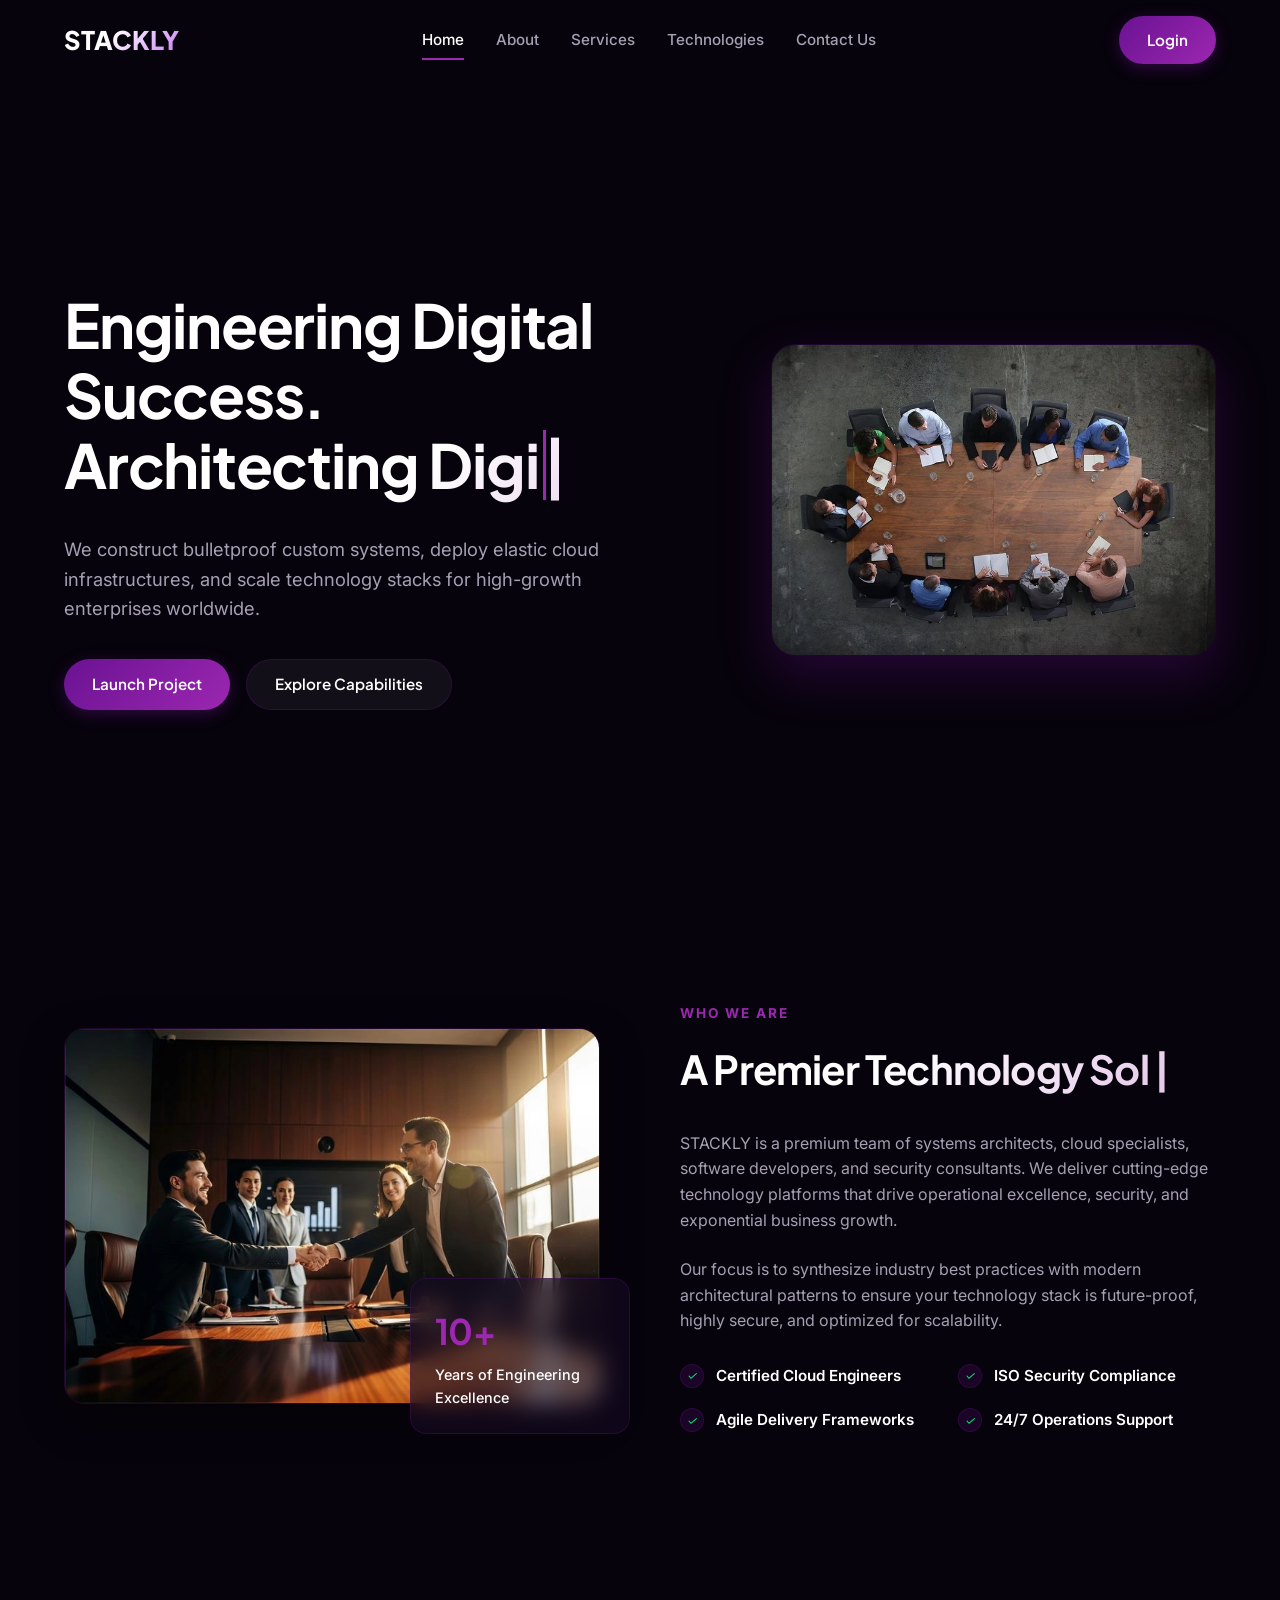
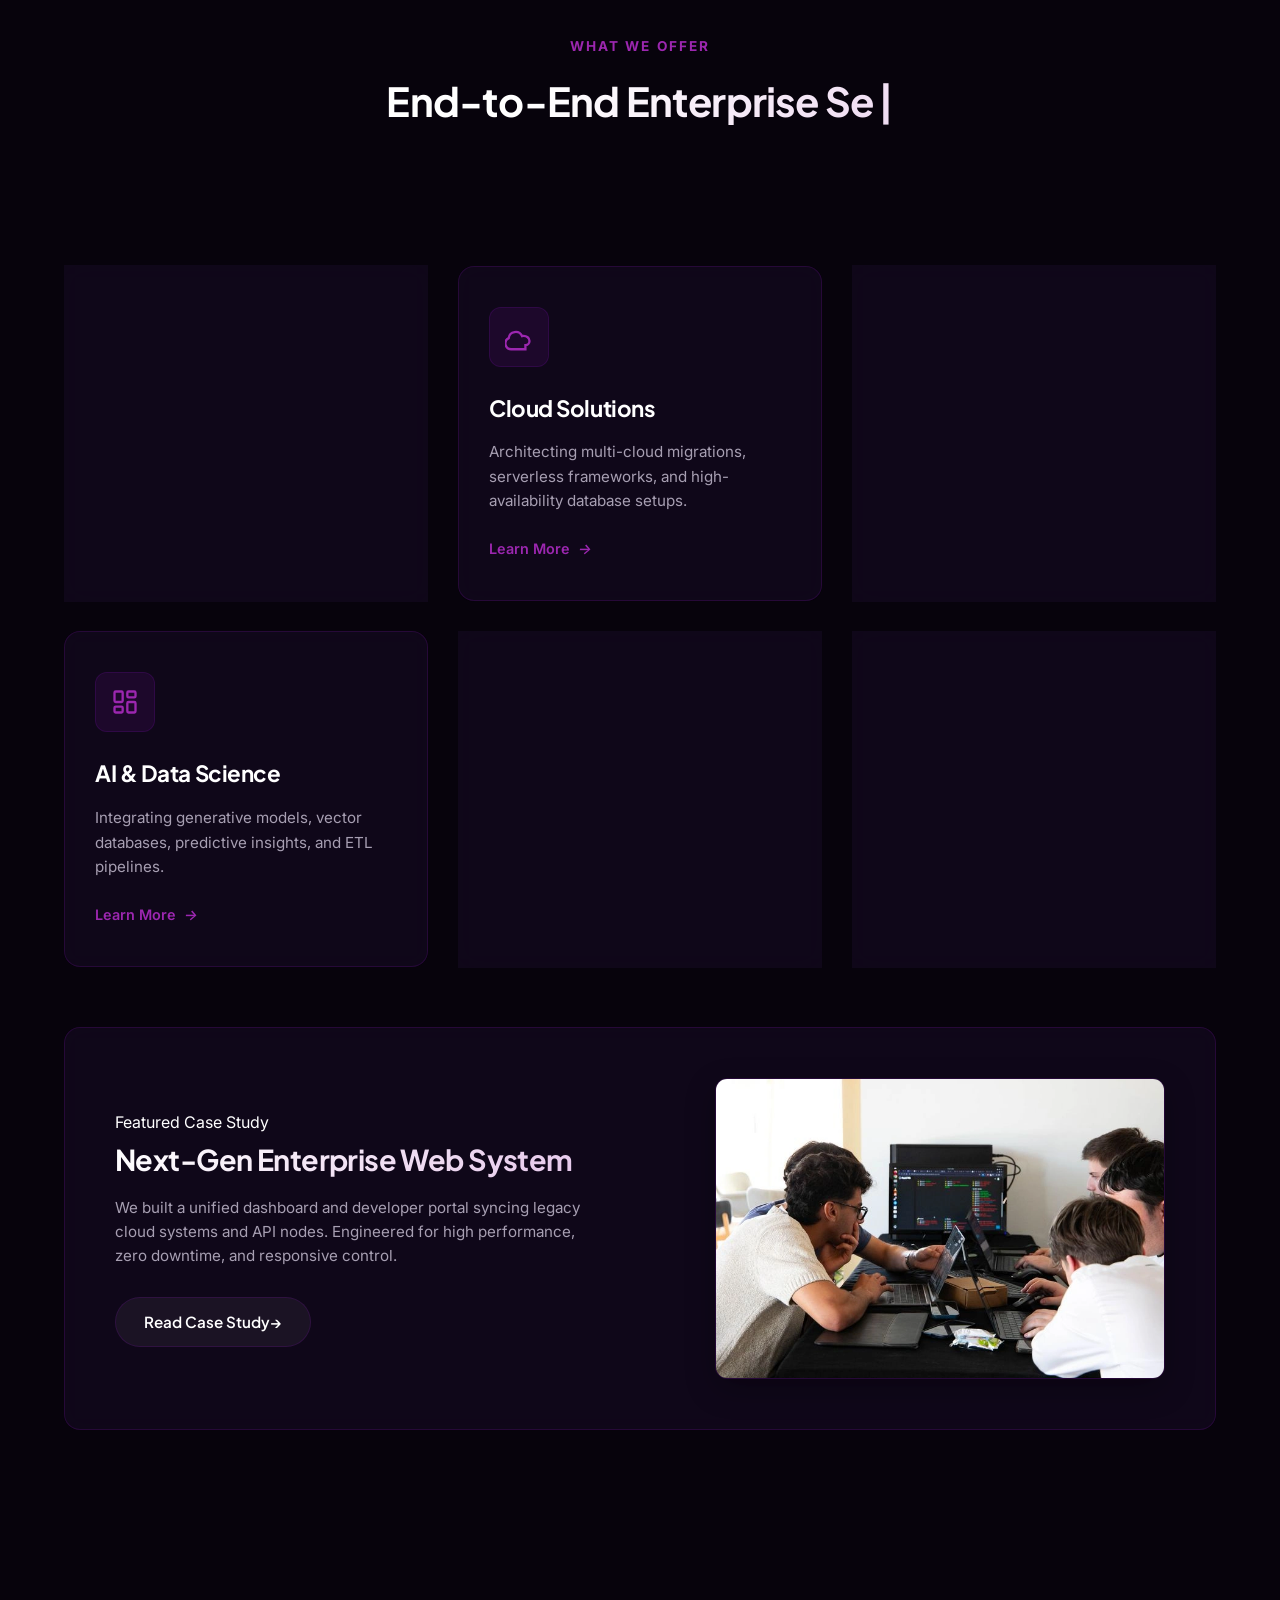
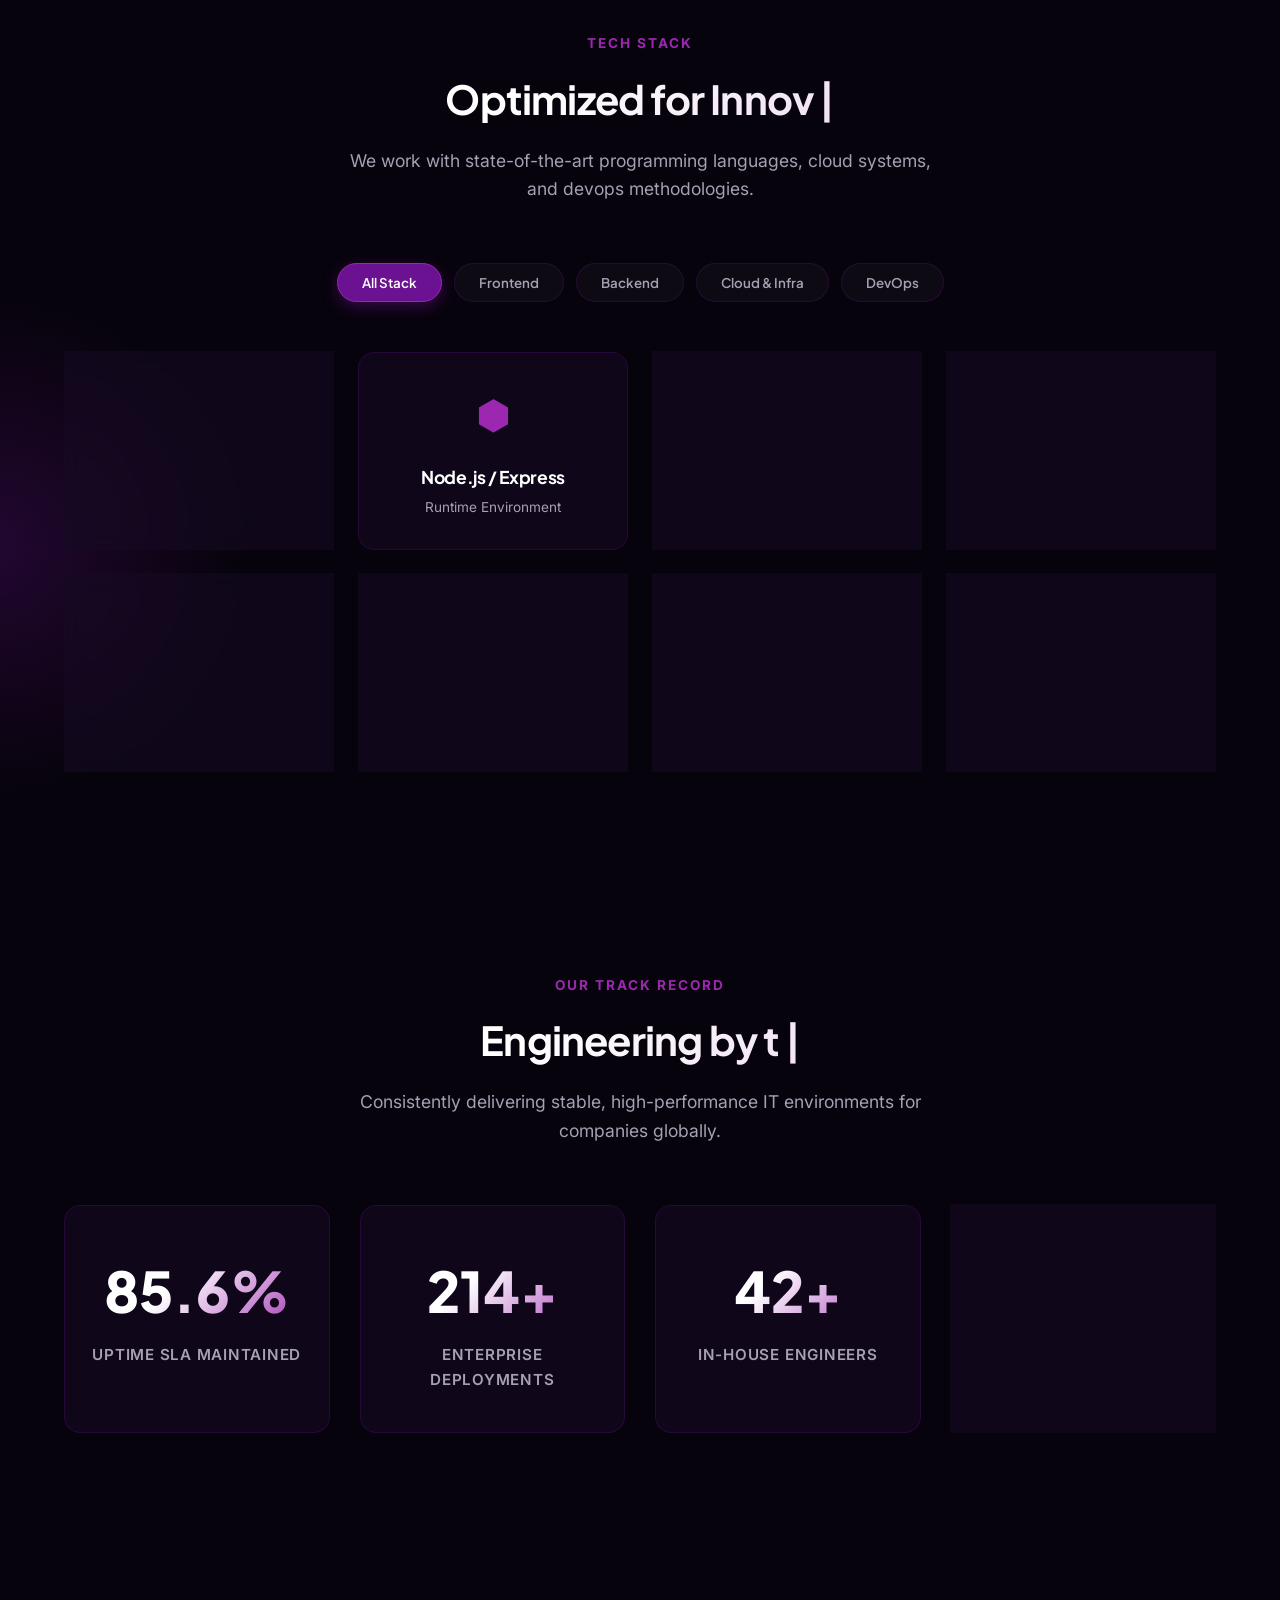
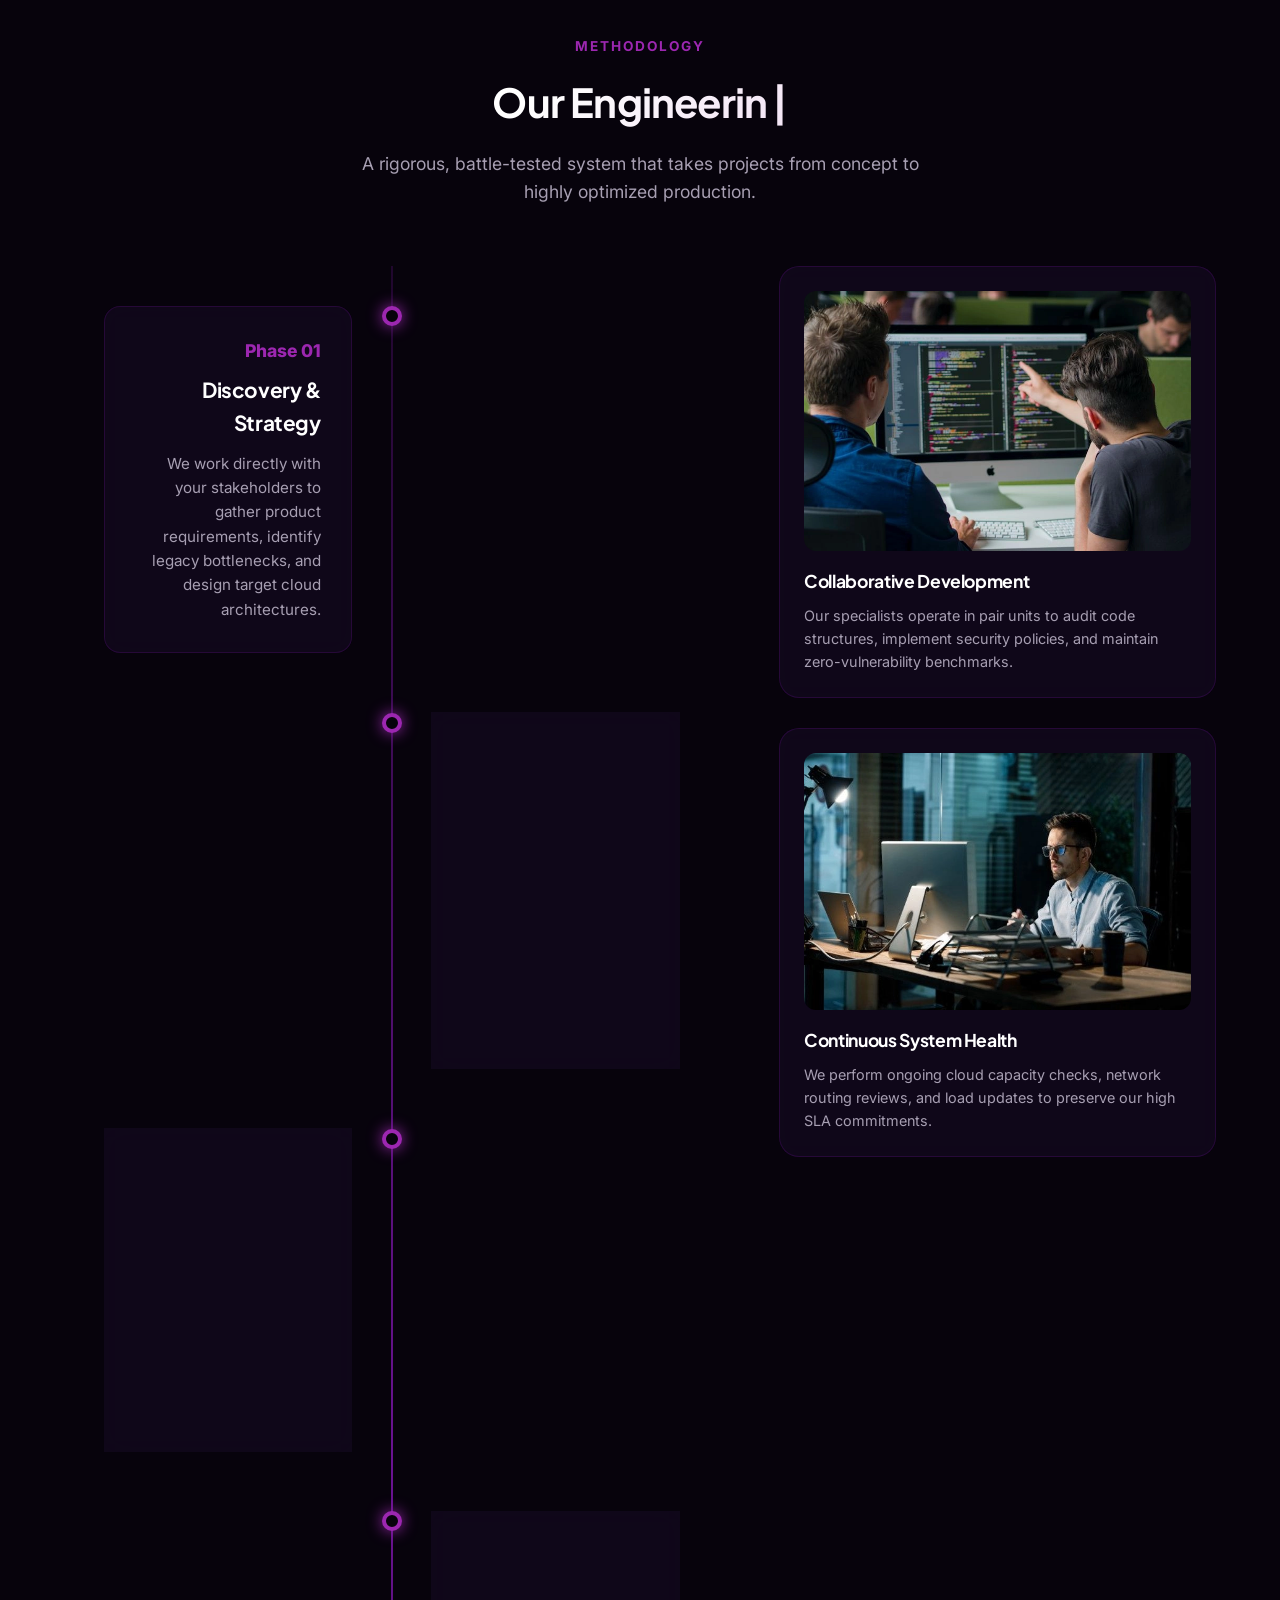
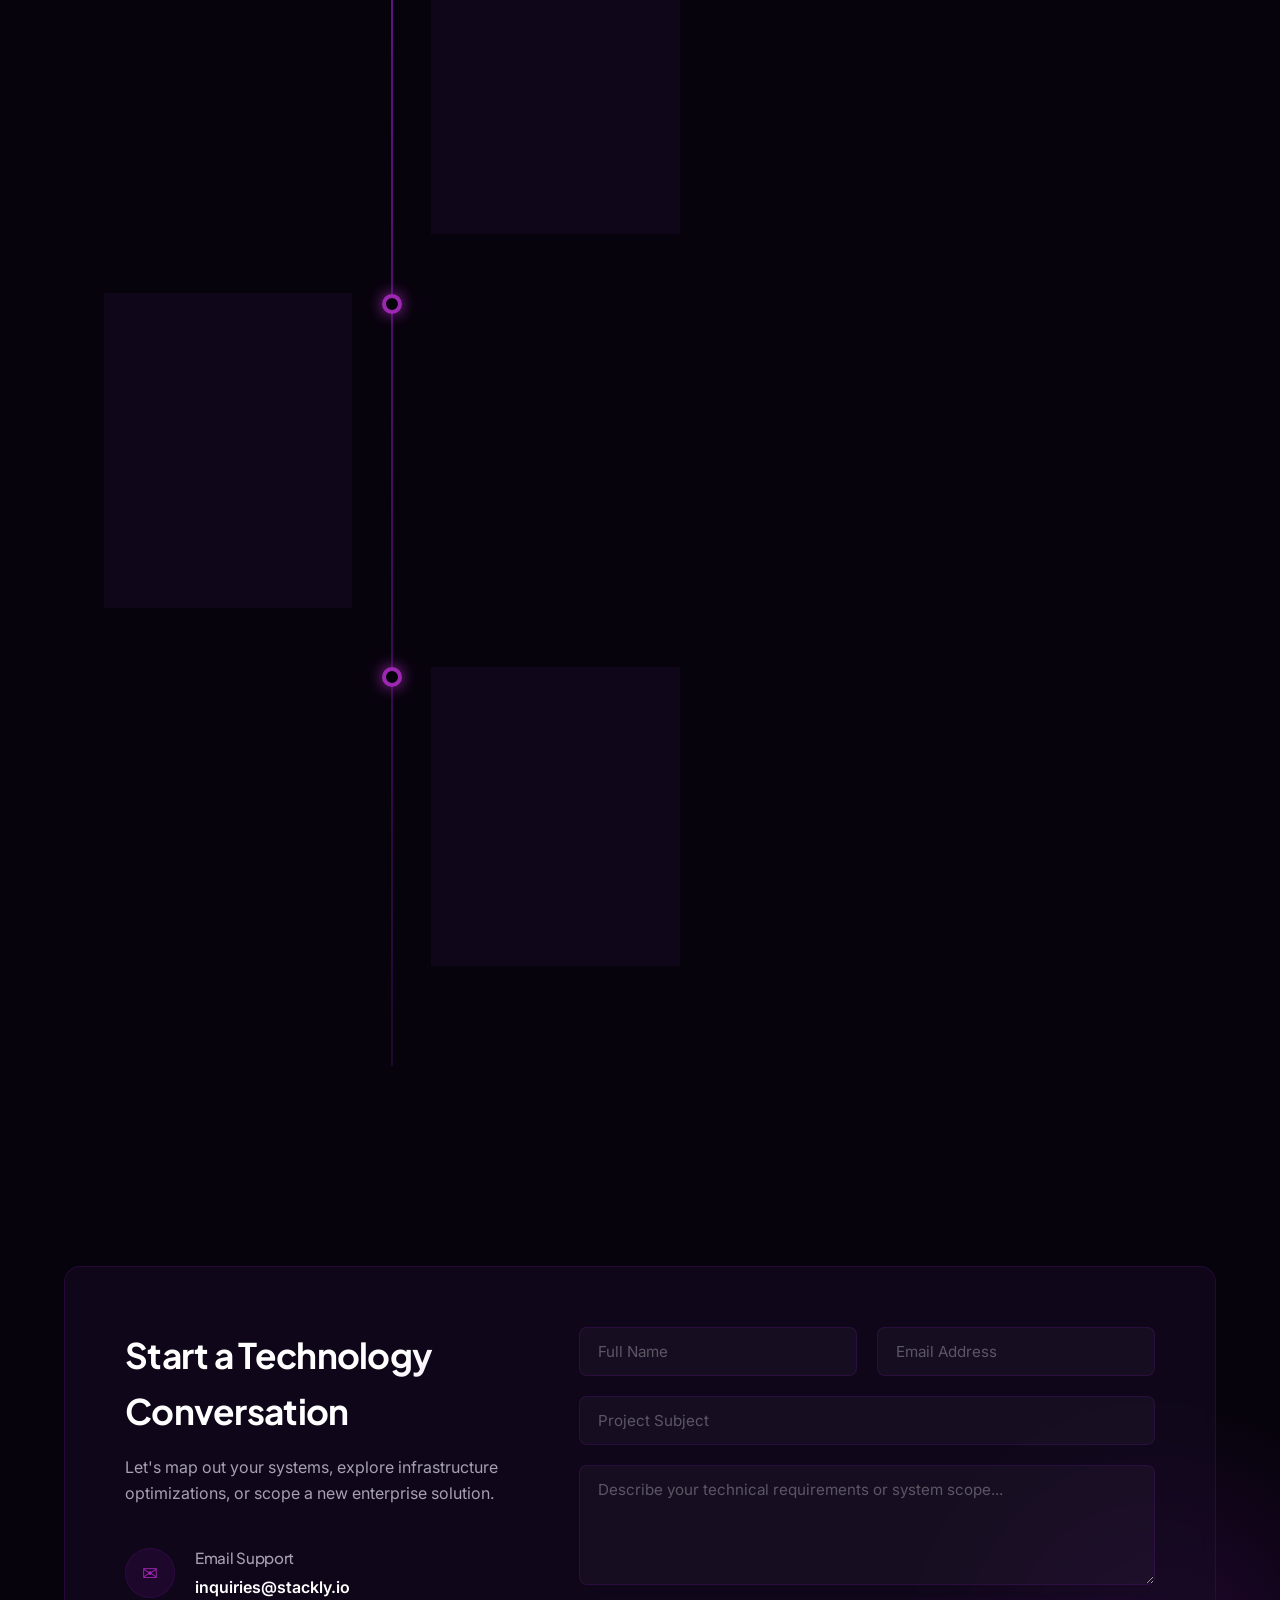
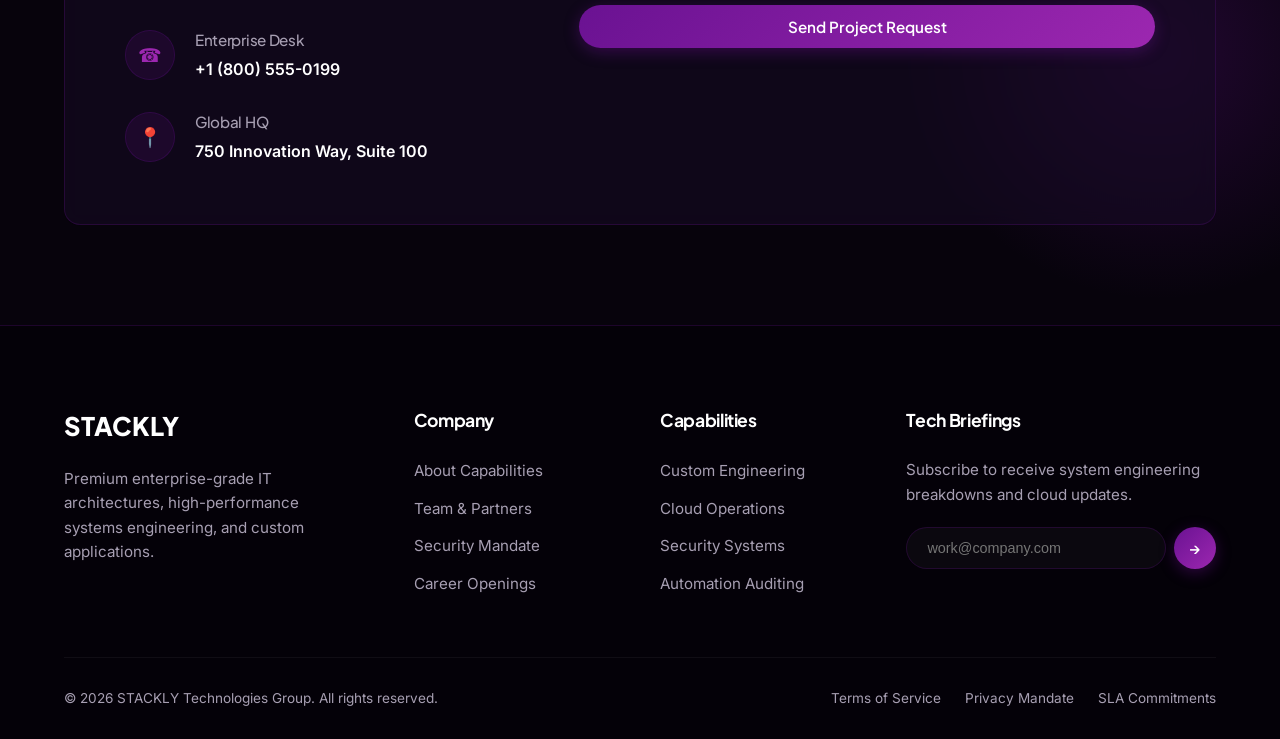
==== commit cdb92605: "Updated" ====
--- a/index.html
+++ b/index.html
@@ -95,10 +95,10 @@
           <span class="tag">Who We Are</span>
           <h2>A Premier Technology Solutions Partner</h2>
         </div>
-        <p>
+        <p class="reveal reveal-slide-left">
           STACKLY is a premium team of systems architects, cloud specialists, software developers, and security consultants. We deliver cutting-edge technology platforms that drive operational excellence, security, and exponential business growth.
         </p>
-        <p style="margin-bottom: 30px;">
+        <p style="margin-bottom: 30px;" class="reveal reveal-slide-right">
           Our focus is to synthesize industry best practices with modern architectural patterns to ensure your technology stack is future-proof, highly secure, and optimized for scalability.
         </p>
         
@@ -130,7 +130,7 @@
       <div class="section-header reveal reveal-slide-up">
         <span class="tag">What We Offer</span>
         <h2>End-to-End Enterprise Services</h2>
-        <p>Explore our core engineering segments engineered to elevate your infrastructure and application delivery.</p>
+        <p class="reveal reveal-slide-right">Explore our core engineering segments engineered to elevate your infrastructure and application delivery.</p>
       </div>
 
       <div class="services-grid">
@@ -200,7 +200,7 @@
         <div class="featured-banner-content">
           <span class="tag">Featured Case Study</span>
           <h3>Next-Gen Enterprise Web System</h3>
-          <p>We built a unified dashboard and developer portal syncing legacy cloud systems and API nodes. Engineered for high performance, zero downtime, and responsive control.</p>
+          <p class="reveal reveal-slide-left">We built a unified dashboard and developer portal syncing legacy cloud systems and API nodes. Engineered for high performance, zero downtime, and responsive control.</p>
           <a href="404.html" class="btn btn-secondary">Read Case Study <i>→</i></a>
         </div>
         <div class="featured-banner-img">
@@ -216,7 +216,7 @@
       <div class="section-header reveal reveal-slide-up">
         <span class="tag">Tech Stack</span>
         <h2>Optimized for Innovation</h2>
-        <p>We work with state-of-the-art programming languages, cloud systems, and devops methodologies.</p>
+        <p class="reveal reveal-slide-left">We work with state-of-the-art programming languages, cloud systems, and devops methodologies.</p>
       </div>
 
       <div class="tech-tabs reveal reveal-slide-up">
@@ -293,7 +293,7 @@
       <div class="section-header reveal reveal-slide-up">
         <span class="tag">Our Track Record</span>
         <h2>Engineering by the Numbers</h2>
-        <p>Consistently delivering stable, high-performance IT environments for companies globally.</p>
+        <p class="reveal reveal-slide-right">Consistently delivering stable, high-performance IT environments for companies globally.</p>
       </div>
 
       <div class="stats-grid">
@@ -326,7 +326,7 @@
       <div class="section-header reveal reveal-slide-up">
         <span class="tag">Methodology</span>
         <h2>Our Engineering Lifecycle</h2>
-        <p>A rigorous, battle-tested system that takes projects from concept to highly optimized production.</p>
+        <p class="reveal reveal-slide-left">A rigorous, battle-tested system that takes projects from concept to highly optimized production.</p>
       </div>
 
       <div class="process-grid">
@@ -415,7 +415,7 @@
         <div class="contact-grid">
           <div class="contact-info">
             <h3>Start a Technology Conversation</h3>
-            <p>Let's map out your systems, explore infrastructure optimizations, or scope a new enterprise solution.</p>
+            <p class="reveal reveal-slide-left">Let's map out your systems, explore infrastructure optimizations, or scope a new enterprise solution.</p>
             
             <div class="contact-details">
               <div class="contact-item">
